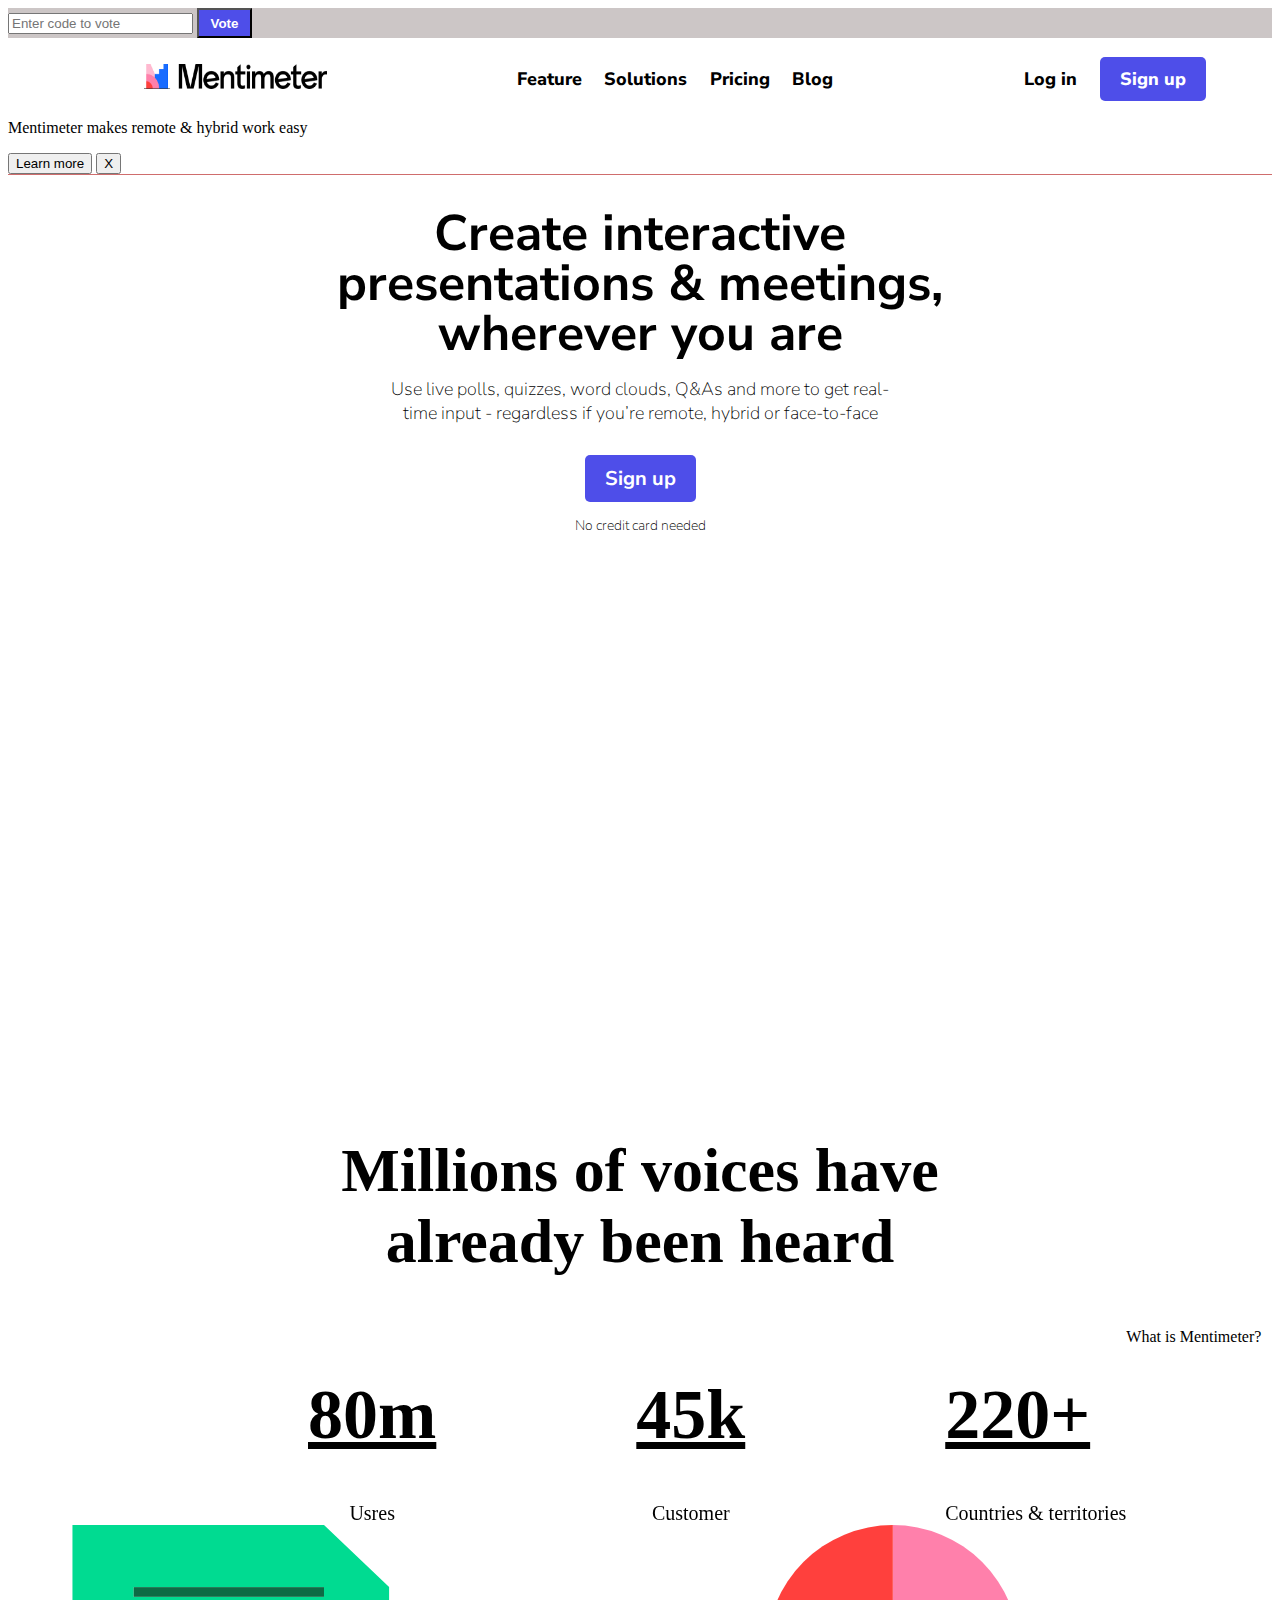
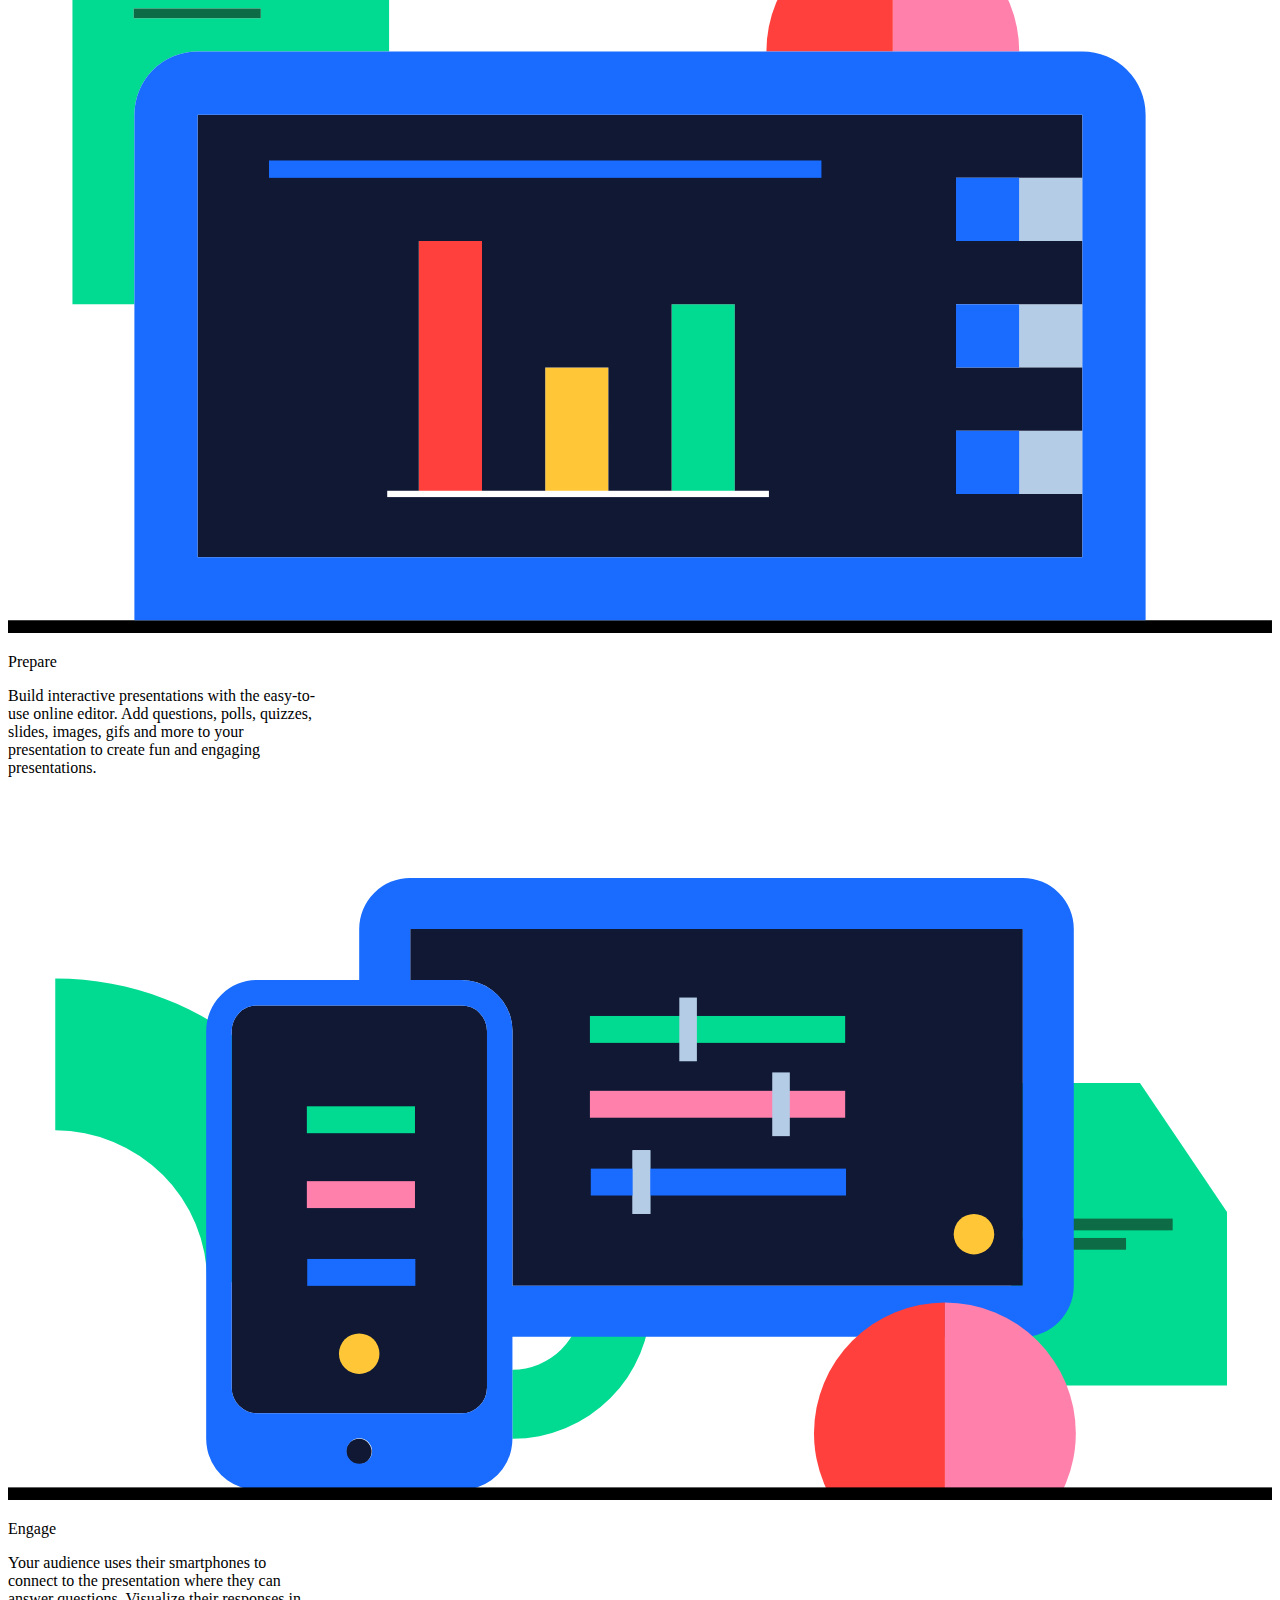
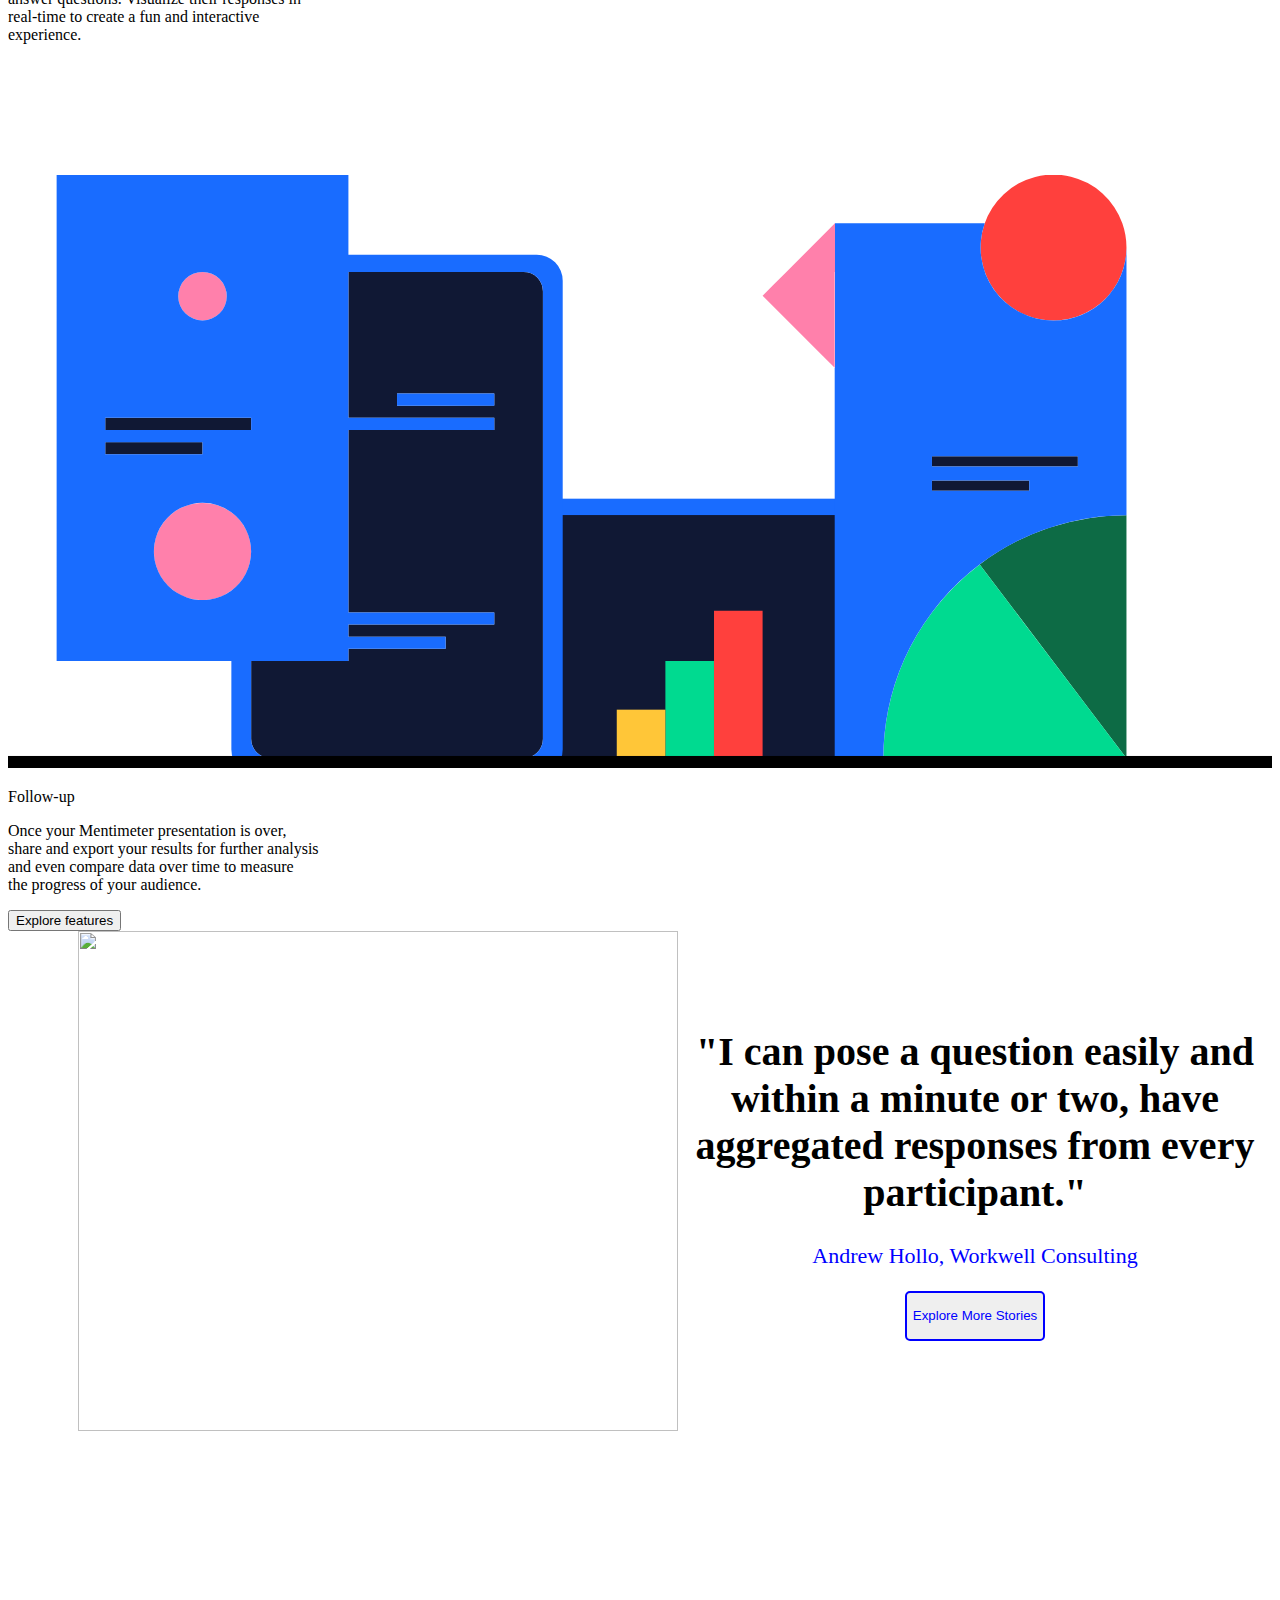
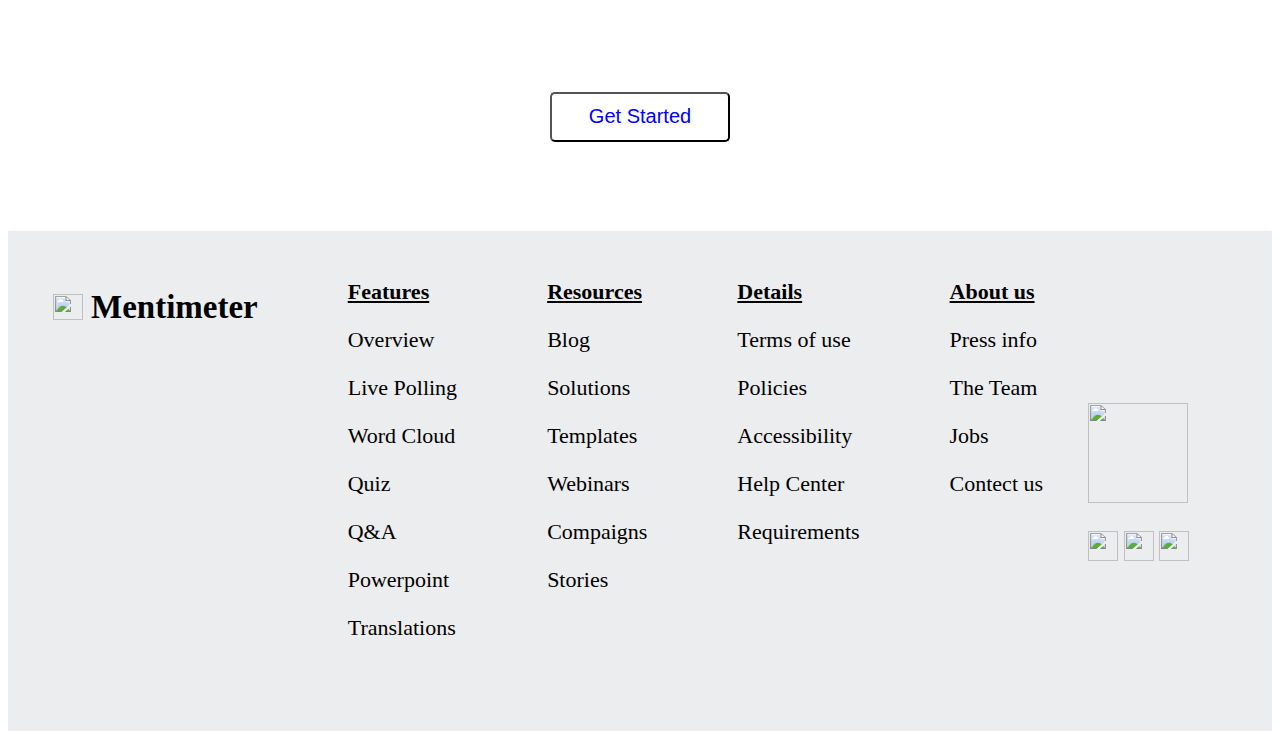
==== defult.html @ f3d13386 "defult file html" ====
<!DOCTYPE html>
    <html lang="en">
    <head>
        <meta charset="UTF-8">
        <meta name="viewport" content="width=device-width, initial-scale=1.0">
        <title>Top</title>

        
        <link rel="stylesheet" href="top.css">
        <link rel="stylesheet" href="common_top.css">
        <link rel="stylesheet" type="text/css" href="style.css">
            
        
        <link rel="stylesheet" href="https://fonts.googleapis.com/css2?family=Nunito+Sans:wght@300&display=swap" >
        <link href="https://fonts.googleapis.com/css2?family=Poppins&display=swap" rel="stylesheet">
    
    </head>

    <body>
        <nav>
            <div>

                <form>
                    <input id= "navInput" type="text" placeholder="Enter code to vote"/>
                    <button type="submit">Vote</button>
                </form>
                                
                <!-- <ul>
                    <li><input id= "navInput"type="text" placeholder="Enter code to vote"/></li>
                    <li id="voteButton">
                        <button>Vote</button>
                    </li>
                </ul> -->
            </div>
            <ul>
                <li>
                    <div>
                         <img src="[data-uri]"
                          alt ="Mentimeter Logo">
                    </div>
                    
                </li>
                <li>
                    <a href="features.html">Feature</a>
                </li>
                <li>
                    <a href="solution.html">Solutions</a>
                   
                </li>
                <li>
                    <a href="pricing.html">Pricing</a>
                </li>
                <li>
                    <a href="blog.html">Blog</a>
                    
                </li>
                <li>
                    <a href="login.html">Log in</a>
                    
                </li>
                <li>
                    <a href="sign.html">Sign up</a>
                 
                </li>

            </ul>

            <div id="buttonPink">
                <p>Mentimeter makes remote & hybrid work easy</p>
                <button id="learnMoreBox">Learn more</button>
                <button id="cross">X</button>
            </div>
            


        </nav>
        
        <section id="top1">

            <h1>Create interactive <br/> presentations & meetings, <br/>wherever you are</h1>
             
            <p>Use live polls, quizzes, word clouds, Q&As and more to get real- <br/>time input 
                - regardless if you’re remote, hybrid or face-to-face</p>
            
            <div><a href="sign.html">Sign up</a></div>
            <p>No credit card needed</p>

        </section>
        <section id="top2">
           
            <iframe src="https://player.vimeo.com/video/401017176" width="680" height="500" 
            frameborder="0" allow="fullscreen" allowfullscreen></iframe>
            
        </section>

        <section></section>

       <section id="bottum-box"> 
           <h2>Millions of voices have<br> already been heard</h2>
           <div id="bottum-inner">
                <div><h1>80m</h1><p>Usres</p></div>
                <div><h1>45k</h1><p>Customer</p></div>
                <div><h1>220+</h1><p>Countries & territories</p></div>
            </div>    

       </section>

        <section>
            <p>What is Mentimeter?</p>
            <div>
                <div>
                    <img src="[data-uri]"/>
                    <p>Prepare</p>
                    <p>Build interactive presentations with the easy-to-
                        <br/>use online editor. Add questions, polls, quizzes,
                        <br/> slides, images, gifs and more to your 
                        <br/>presentation to create fun and engaging 
                        <br/>presentations.</p>
                </div>
                <div>
                    <img src="[data-uri]"/>
                    <p>Engage</p>
                    <p>Your audience uses their smartphones to
                        <br/> connect to the presentation where they can 
                        <br/>answer questions. Visualize their responses in
                        <br/> real-time to create a fun and interactive
                        <br/> experience.</p>
                </div>
                <div>
                    <img src="[data-uri]" />
                    <p>Follow-up</p>
                    <p>Once your Mentimeter presentation is over, 
                        <br/>share and export your results for further analysis 
                        <br/>and even compare data over time to measure 
                        <br/>the progress of your audience.</p>
                
                </div>

            </div>
                <!-- <a href="feature.html">Feature</a> -->
                <button href="feature.html" >Explore features</button>

        </section>

        <section>
            <div id="bottum-img"><img src="https://static.mentimeter.com/content-web/prod/_next/static/images/andrew-hollo-0945db78aec2febf69d18b614a67fe32.png"/></div>
            <div id="bottum-con">
                <h1>"I can pose a question easily and within a minute or two, have aggregated responses from every participant."</h1>
                <p>Andrew Hollo, Workwell Consulting</p>
                <button>Explore More Stories</button>
            </div>
            <div id="buttum-text">
                <h2>Impress with interactive<br> presentations</h2>
                <button>Get Started</button>
            </div>
            <div id="bottum-footer">
                <div id="bottum-wenti">
                    <img src="C:\mentimeter\image\img.jpg"/>
                    <h2>Mentimeter</h2></div>
                <div id="bottum-features">
                    <h2>Features</h2>
                    <p><a href="#">Overview</a></p>
                    <p><a href="#">Live Polling</a></p>
                    <p><a href="#">Word Cloud</a></p>
                    <p><a href="#">Quiz</a></p>
                    <p><a href="#">Q&A</a></p> 
                    <p><a href="#">Powerpoint</a></p>
                    <p><a href="#">Translations</a></p>
                </div>
                <div id="bottum-resources">
                    <h2>Resources</h2>
                    <p><a href="#">Blog</a></p>
                    <p><a href="#">Solutions</a></p>
                    <p><a href="#">Templates</a></p>
                    <p><a href="#">Webinars</a></p>
                    <p><a href="#">Compaigns</a></p> 
                    <p><a href="#">Stories</a></p>
                </div>
                <div id="bottum-details">
                    <h2>Details</h2>
                    <p><a href="#">Terms of use</a></p>
                    <p><a href="#">Policies</a></p>
                    <p><a href="#">Accessibility</a></p>
                    <p><a href="#">Help Center</a></p>
                    <p><a href="#">Requirements</a></p>
                </div>
                <div id="bottum-about">
                    <h2>About us</h2>
                    <p><a href="#">Press info</a></p>
                    <p><a href="#">The Team</a></p>
                    <p><a href="#">Jobs</a></p>
                    <p><a href="#">Contect us</a></p>
                </div>
                <div id="bottum-face">
                    <div id="bottum-icon"> 
                        <p><img src="C:\mentimeter\image\icon.png"/><br></p>
                        <a href="#"><img src="http://icons.iconarchive.com/icons/paomedia/small-n-flat/1024/social-facebook-icon.png"/></a>
                        <a href="#"><img src="https://niftylift.com.au/wp-content/uploads/2018/05/2000px-Linkedin_icon.svg_.png"/></a>
                        <a href="#"><img src="https://cdn.imgbin.com/13/10/3/imgbin-logo-university-of-delaware-computer-icons-qr-codes-aQdb5fc7EvjiXWNiNQ8gWdxgy.jpg"/></a>
                    </div>
                </div>
            </div>
            </section>




        <script src="top.js"></script>
        
    </body>
</html>
---- top.css ----
nav>div:nth-of-type(1){
    background-color: rgb(204, 198, 198);
}
nav>div:nth-of-type(1)>ul{
    display: flex;
    align-items: center;
    /* border: 1px solid black; */
    padding: 1%;
}
nav>div:nth-of-type(1)>ul>li{
    list-style: none;
}
nav>div:nth-of-type(1)>ul>li:nth-of-type(1){
    margin: 0% 1% 0% 22%;
    flex-grow: 0.55;
}
nav>div:nth-of-type(1)>ul>li:nth-of-type(1)>input{
    border: 1px solid gray;
    width: 100%;
    height:20px;
    padding: 0.5%;
    
}
nav>div:nth-of-type(1) button{     
    background-color: rgb(78, 78, 233);
    color: white;
    font-weight: bold;
    height: 30px;
    width: 55px;
    padding: 5px;  
}


section:first-of-type{
    /* background-color: pink; */
    /* height: 100vh; */
    width: fit-content;
    text-align: center;
    margin: 0px auto;
    font-family: 'Nunito Sans', sans-serif;
    
}
section:first-of-type>h1{
    font-size: 50px;
    font-weight: bolder;
    line-height: 1;
    margin-bottom: 0%;
}
section:first-of-type>p:nth-of-type(1){
    font-size: 18px;
    font-weight: lighter;
}
section:first-of-type>div{
    background-color: rgb(78, 78, 233);
    color: white;
    padding: 10px 20px;
    border-radius: 5px;
    width: fit-content;
    margin: 30px auto 0px;
    text-decoration: none;
}
section:first-of-type>div>a{
    color: white;
    font-weight: bold;
    font-size: 20px;
    /* margin: 10px auto; */
    text-decoration: none;
}
section:first-of-type>p:nth-of-type(2){
    font-size: 14px;
    font-weight: lighter;
}
/* section:nth-of-type(2){
    display: flex;
    align-items: center;
} */

section:nth-of-type(2){
    background-image: url("https://static.mentimeter.com/content-web/prod/_next/static/images/graphic-elements-80a20296700ff9238bbdd10f5fad37c5.png");
    height: 337px;
    width: 75%;
    /* border: 1px solid black;  */
    background-size: 1200px;
    margin: 10% 10%;
    position: absolute;
    top:80%;
    left: 0;   
}


section:nth-of-type(2)>iframe{
    position: relative;
    top: -20%;
    left:23%;

}
section:nth-of-type(4){
    margin-top:350px ;
}
/* testing part */
#bottum-box{
    position: relative;
    text-align: center;
    margin-top: 600px;
}
#bottum-box>div>div>h1{
    position: relative;
    font-size: 70px;
    float: left;
    text-decoration: underline;
}
#bottum-box>div>div>p{
    font-size: 20px;
    margin: 0;
}
#bottum-box>h2{
    position: relative;
    font-size: 62px;
}
#bottum-box>div>div{
    float: left;
    margin-left: 200px;
}
#bottum-inner{
    margin-left:100px ;
}
#bottum-section{
    position: relative;
    text-align: center;
    margin-top: 20px ;
}
---- common_top.css ----
.topSpace{
    height: 5vh;
}
nav{
    /* position:fixed; */
    width: 100%;
    top: 0;
    left: 0;
    /* z-index:100 ; */
    background-color: white;
    border-bottom: 1px solid rgb(207, 109, 109);
    /* testll */
  

}

nav>ul>li:nth-of-type(1){
    width: 18%;

}
nav>ul>li{
    list-style: none;
    /* border: 1px solid red; */
    /* background-color: yellow; */
    
} 
 nav>ul{
    display: flex;
    align-items: center;
    /* border: 1px solid black; */
    padding: 0% 1% 0% 10%;
}

nav>ul>li>div>img{
    height: 25px;
    width:90%;
    padding: 10px;
}

nav>ul>li:nth-child(2), nav>ul>li:nth-child(6){
    /* background-color: yellow; */
    margin: 0% 1% 0% 16%;
    
}
nav>ul>li:nth-of-type(3), nav>ul>li:nth-of-type(4), nav>ul>li:nth-of-type(5), nav>ul>li:nth-of-type(7){
    margin: 0% 1%;
}

nav>ul>li>a{
    text-decoration: none;
    font-size: 18px;
    color: black;
    font-weight: 800;
    font-family: 'Nunito Sans', sans-serif;
}
nav>ul>li>a:hover{
    color: blue;
}
nav>ul>li:last-of-type>a{
    background-color: rgb(78, 78, 233);
    color: white;
    padding: 10px 20px;
    border-radius: 5px;
}
nav>ul>li:last-of-type>a:hover{
    background-color: darkblue;
}
---- style.css ----
#bottum-img{
    float: left;
    height: 400px;
}
#bottum-img>img{
    height: 500px;
    width: 600px;
    margin-left: 70px;
}
#bottum-con{
    height: 500px;
    text-align: center;
    padding-top: 70px;
}
#bottum-con>h1,#buttum-text>h2{
    font-size: 40px;
}
#bottum-con>p{
    color: blue;
    font-size: 22px;
}
#bottum-con>button{
    border: 2px solid blue;
    color:blue;
    height: 50px;
    border-radius: 5px;
}
#bottum-con>button:hover{
    background-color: blue;
    color: white;
}
#buttum-text{
    text-align: center;   
    color: white;
    background-image: url(https://static.mentimeter.com/static/images/menti-pattern.png);
    padding-top: 30px;
    height: 300px;
}
#buttum-text>button{
    height: 50px;
    width: 180px;
    background-color: white;
    color: blue;
    font-size: 20px;
    border-radius: 5px;
}
#buttum-text>button:hover{
    background-color: gray;
}
#bottum-footer{
    height: 500px;
    width: 100%;
    font-size: 22px;
    background-color: rgb(236, 237, 239);
}
#bottum-wenti,#bottum-features,#bottum-resources,#bottum-details,#bottum-about{
    float: left;
    margin:30px 45px;
}
#bottum-features>p>a,#bottum-resources>p>a,#bottum-details>p>a,#bottum-about>p>a{
    text-decoration: none;
    color: black;
}
#bottum-features>p>a:hover,#bottum-resources>p>a:hover,#bottum-details>p>a:hover,#bottum-about>p>a:hover{
    color: gray;
    text-decoration: underline;
}
#bottum-features>h2,#bottum-resources>h2,#bottum-details>h2,#bottum-about>h2{
    text-decoration: underline;
    font-size: 22px;
}
#bottum-wenti>img{
    float: left;
    width: 30px;
    height: 26px;
    padding-top: 33px;
    padding-right: 8px;
}
#bottum-wenti>h2{
    float: left;
}
#bottum-icon{
    padding-top: 150px;
}
#bottum-icon>a>img{
    height: 30px;
    width: 30px;
}
#bottum-icon>p>img{
    height: 100px;
    width: 100px;
}
#bottum-mid{
    text-align: center;
}
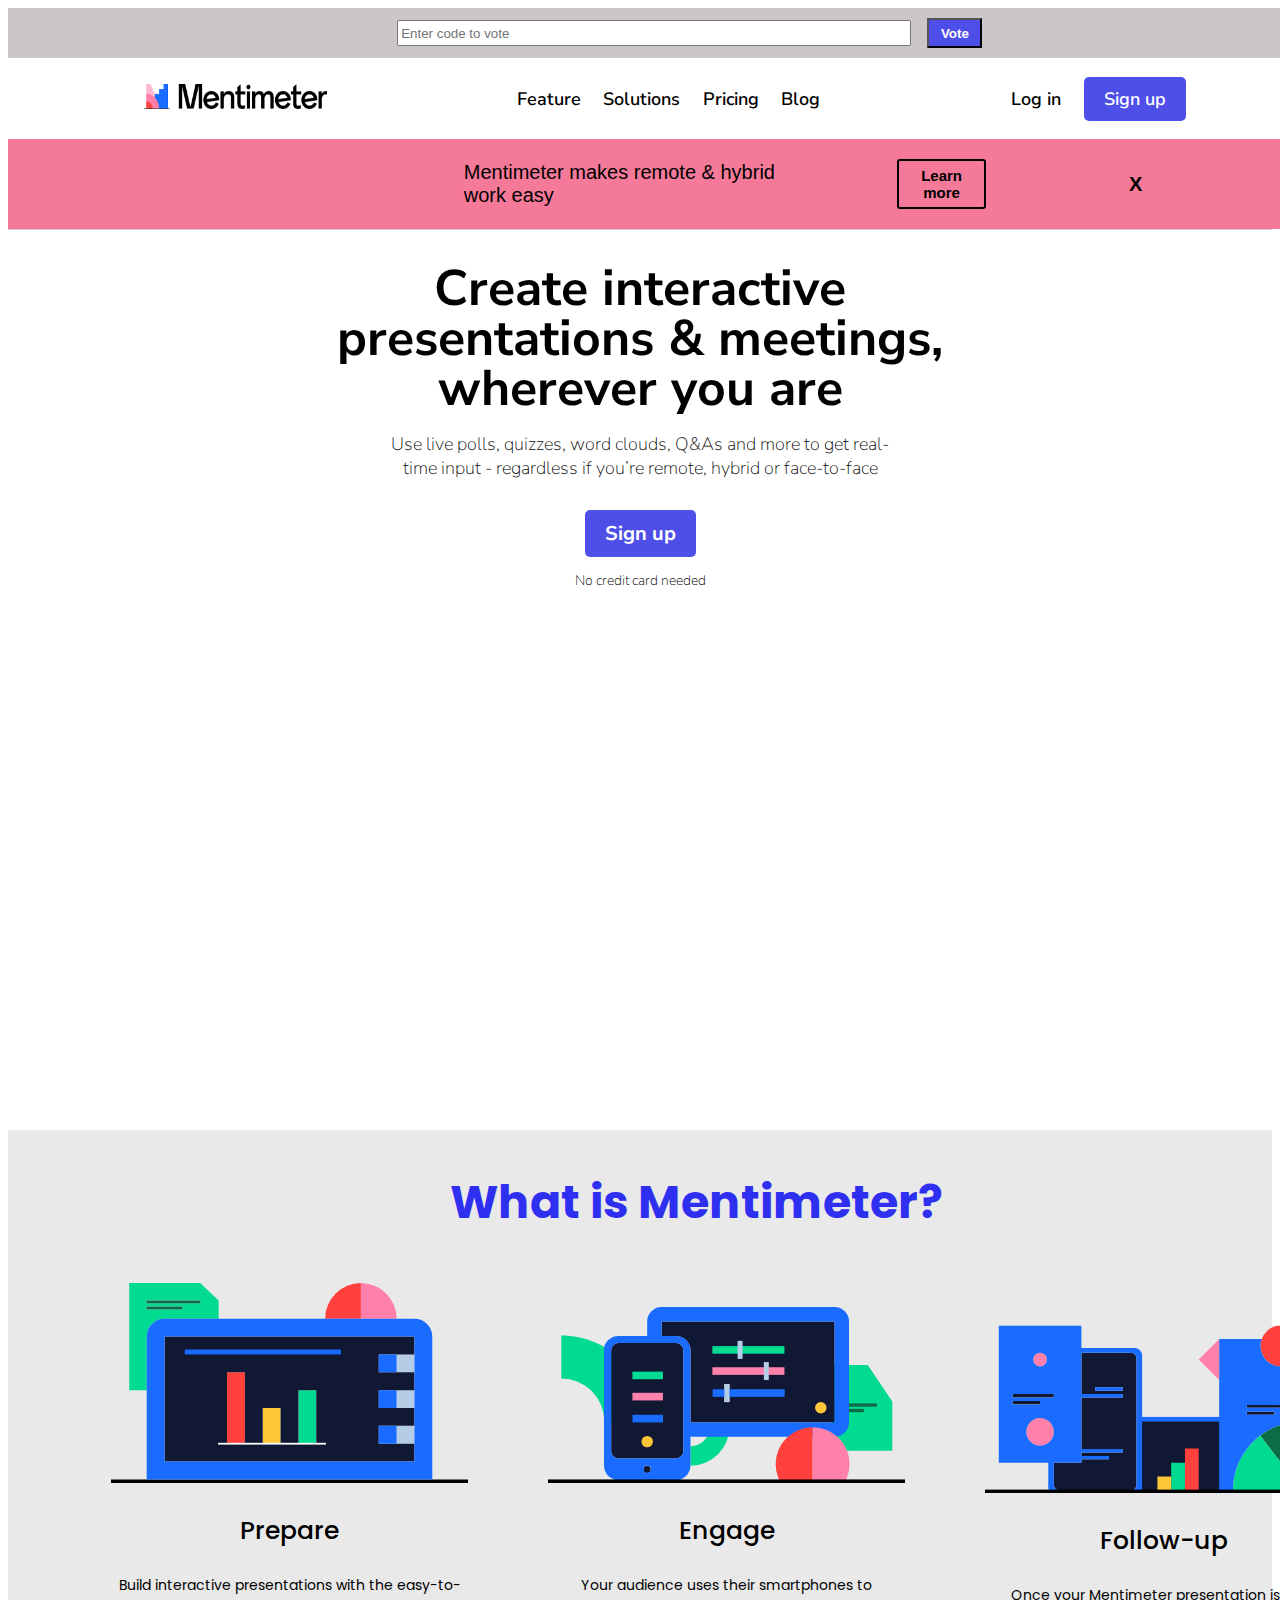
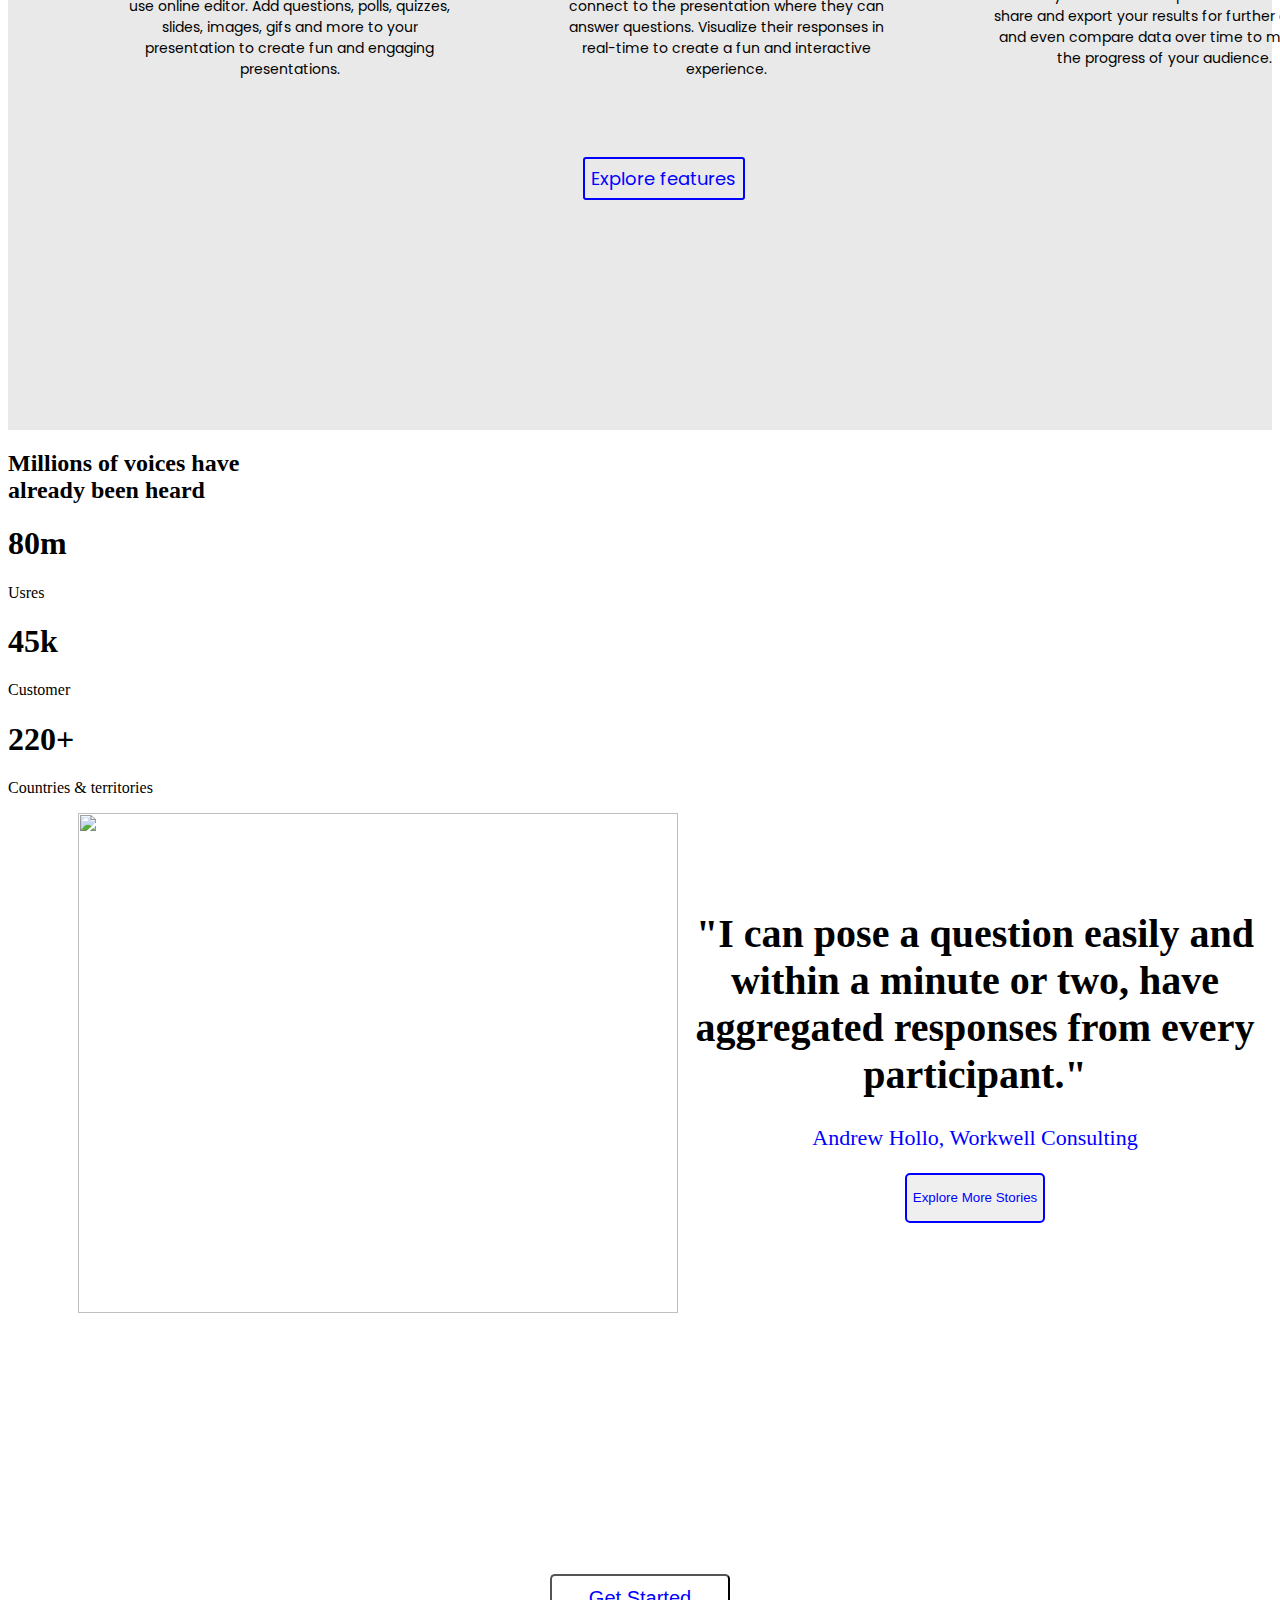
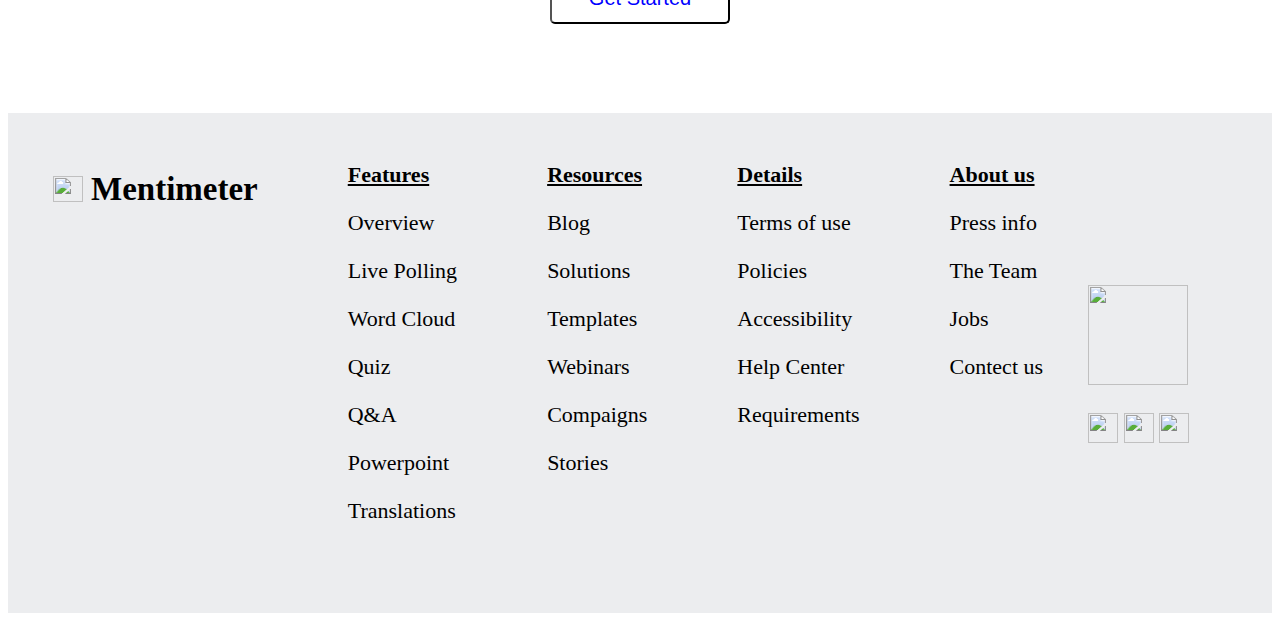
==== commit 815b5d44: "new update file html" ====
--- a/defult.html
+++ b/defult.html
@@ -3,14 +3,12 @@
     <head>
         <meta charset="UTF-8">
         <meta name="viewport" content="width=device-width, initial-scale=1.0">
-        <title>Top</title>
+        <title>Maian Page</title>
 
         
         <link rel="stylesheet" href="top.css">
         <link rel="stylesheet" href="common_top.css">
         <link rel="stylesheet" type="text/css" href="style.css">
-            
-        
         <link rel="stylesheet" href="https://fonts.googleapis.com/css2?family=Nunito+Sans:wght@300&display=swap" >
         <link href="https://fonts.googleapis.com/css2?family=Poppins&display=swap" rel="stylesheet">
     
@@ -41,7 +39,7 @@
                     
                 </li>
                 <li>
-                    <a href="features.html">Feature</a>
+                    <a href="feature.html">Feature</a>
                 </li>
                 <li>
                     <a href="solution.html">Solutions</a>
@@ -63,15 +61,13 @@
                  
                 </li>
 
-            </ul>
-
+
+            </ul> 
             <div id="buttonPink">
                 <p>Mentimeter makes remote & hybrid work easy</p>
                 <button id="learnMoreBox">Learn more</button>
                 <button id="cross">X</button>
             </div>
-            
-
 
         </nav>
         
@@ -94,17 +90,6 @@
         </section>
 
         <section></section>
-
-       <section id="bottum-box"> 
-           <h2>Millions of voices have<br> already been heard</h2>
-           <div id="bottum-inner">
-                <div><h1>80m</h1><p>Usres</p></div>
-                <div><h1>45k</h1><p>Customer</p></div>
-                <div><h1>220+</h1><p>Countries & territories</p></div>
-            </div>    
-
-       </section>
-
         <section>
             <p>What is Mentimeter?</p>
             <div>
@@ -141,6 +126,15 @@
                 <button href="feature.html" >Explore features</button>
 
         </section>
+       <section id="bottum-box"> 
+           <h2>Millions of voices have<br> already been heard</h2>
+           <div id="bottum-inner">
+                <div><h1>80m</h1><p>Usres</p></div>
+                <div><h1>45k</h1><p>Customer</p></div>
+                <div><h1>220+</h1><p>Countries & territories</p></div>
+            </div>    
+
+       </section>
 
         <section>
             <div id="bottum-img"><img src="https://static.mentimeter.com/content-web/prod/_next/static/images/andrew-hollo-0945db78aec2febf69d18b614a67fe32.png"/></div>
--- a/top.css
+++ b/top.css
@@ -1,33 +1,77 @@
 nav>div:nth-of-type(1){
     background-color: rgb(204, 198, 198);
-}
-nav>div:nth-of-type(1)>ul{
-    display: flex;
-    align-items: center;
+    padding: 10px; 
+    width: 100%; 
+}
+/* nav>div:nth-of-type(1)>ul{
+    display: flex;
+    align-items: center; */
     /* border: 1px solid black; */
-    padding: 1%;
-}
-nav>div:nth-of-type(1)>ul>li{
+    /* padding: 1%;
+} */
+/* nav>div:nth-of-type(1)>ul>li{
     list-style: none;
-}
-nav>div:nth-of-type(1)>ul>li:nth-of-type(1){
+} */
+/* nav>div:nth-of-type(1)>ul>li:nth-of-type(1){
     margin: 0% 1% 0% 22%;
     flex-grow: 0.55;
-}
-nav>div:nth-of-type(1)>ul>li:nth-of-type(1)>input{
+} */
+/* nav>div:nth-of-type(1)>ul>li:nth-of-type(1)>input{
     border: 1px solid gray;
     width: 100%;
     height:20px;
     padding: 0.5%;
     
-}
-nav>div:nth-of-type(1) button{     
+} */
+nav>div:nth-of-type(1) input{
+    margin: 0% 1% 0% 30%;
+    width: 40%;
+    height: 20px;
+
+}
+nav>div:nth-of-type(1)>form>button{     
     background-color: rgb(78, 78, 233);
     color: white;
     font-weight: bold;
     height: 30px;
     width: 55px;
     padding: 5px;  
+}
+
+#buttonPink{
+    display: flex;
+    align-items: center;
+    background-color: rgb(245, 122, 153);
+    width: 98.5%;
+    font-size: 20px;
+    padding: 20px;
+    border-style:none;
+    font-family: sans-serif;
+} 
+#buttonPink>p{
+    margin: 0% 5% 0% 35%;
+    /* font-weight: bold; */
+
+} 
+
+#learnMoreBox, #cross{
+    border: 2px solid black;
+    padding: 0.5%;
+    margin: 0% 10% 0% 1%;
+    font-size: 15px;
+    border-radius: 3px ;
+    background-color: rgb(245, 122, 153);
+    font-weight: bold;
+
+}
+
+#cross{
+    padding: 0.5%;
+    font-size: 20px;
+    font-weight: bold;
+    border-style: none;
+    text-align: left;
+
 }
 
 
@@ -78,10 +122,11 @@
 section:nth-of-type(2){
     background-image: url("https://static.mentimeter.com/content-web/prod/_next/static/images/graphic-elements-80a20296700ff9238bbdd10f5fad37c5.png");
     height: 337px;
-    width: 75%;
+    width: 100%;
+    background-repeat: no-repeat ;
     /* border: 1px solid black;  */
     background-size: 1200px;
-    margin: 10% 10%;
+    margin: 5% 10%;
     position: absolute;
     top:80%;
     left: 0;   
@@ -91,41 +136,78 @@
 section:nth-of-type(2)>iframe{
     position: relative;
     top: -20%;
-    left:23%;
-
-}
+    left:18%;
+
+}
+
+
+section:nth-of-type(3){
+    /* background-color: rgb(226, 156, 156); */
+    height: 50vh;
+    width: 100%;
+}
+
 section:nth-of-type(4){
-    margin-top:350px ;
-}
-/* testing part */
-#bottum-box{
-    position: relative;
+    background-color: rgb(233, 233, 233);
+    height: 100vh;
+    width: 100%;
+    margin-top: 6%; 
+}
+section:nth-of-type(4)>p{
+    color: rgb(47, 47, 241);
+    padding:3%;
+    padding-bottom: 0;
+    font-size: 46px;
+    font-weight: bold;
+    font-family:'Poppins', sans-serif; 
+    margin-left: 32%;
+    
+}
+
+section:nth-of-type(4)>div:nth-of-type(1){
+    display: flex;
+    align-items: center;
+    margin: 0% 5%;
+    /* border: 1px solid black; */
+   
+}
+
+section:nth-of-type(4)>div:nth-of-type(1) div {
+    width: 100%;
+    /* border: 1px solid blue; */
+    margin:0px 40px;   
+}
+section:nth-of-type(4)>div:nth-of-type(1) div img{
+    height:200px;
+}
+section:nth-of-type(4)>div:nth-of-type(1) div p:nth-of-type(1){
+    font-size: 25px;
+    font-family:'Poppins', sans-serif; 
     text-align: center;
-    margin-top: 600px;
-}
-#bottum-box>div>div>h1{
-    position: relative;
-    font-size: 70px;
-    float: left;
-    text-decoration: underline;
-}
-#bottum-box>div>div>p{
-    font-size: 20px;
-    margin: 0;
-}
-#bottum-box>h2{
-    position: relative;
-    font-size: 62px;
-}
-#bottum-box>div>div{
-    float: left;
-    margin-left: 200px;
-}
-#bottum-inner{
-    margin-left:100px ;
-}
-#bottum-section{
-    position: relative;
+    font-weight: 500;
+
+}
+section:nth-of-type(4)>div:nth-of-type(1) div p:nth-of-type(2){
     text-align: center;
-    margin-top: 20px ;
-}+    font-family:'Poppins', sans-serif; 
+    font-size: 14px;
+
+}
+
+section:nth-of-type(4)>button{
+    border: 2px solid blue;
+    border-radius:3px ;
+    color: blue;
+    background-color: rgb(233, 233, 233);
+    font-size: large;
+    margin: 5%;
+    padding: 0.5%;
+    margin-left: 45.5%;
+    font-family:'Poppins', sans-serif; 
+
+}
+section:nth-of-type(4)>button:hover{
+    background-color: blue;
+    color: white;
+}
+
--- a/common_top.css
+++ b/common_top.css
@@ -8,10 +8,7 @@
     left: 0;
     /* z-index:100 ; */
     background-color: white;
-    border-bottom: 1px solid rgb(207, 109, 109);
-    /* testll */
-  
-
+    border-bottom: 1px solid rgb(206, 204, 204);
 }
 
 nav>ul>li:nth-of-type(1){
@@ -39,7 +36,7 @@
 
 nav>ul>li:nth-child(2), nav>ul>li:nth-child(6){
     /* background-color: yellow; */
-    margin: 0% 1% 0% 16%;
+    margin: 0% 1% 0% 16%; 
     
 }
 nav>ul>li:nth-of-type(3), nav>ul>li:nth-of-type(4), nav>ul>li:nth-of-type(5), nav>ul>li:nth-of-type(7){
@@ -50,18 +47,16 @@
     text-decoration: none;
     font-size: 18px;
     color: black;
-    font-weight: 800;
+    font-weight: 600;
     font-family: 'Nunito Sans', sans-serif;
 }
 nav>ul>li>a:hover{
     color: blue;
 }
+
 nav>ul>li:last-of-type>a{
     background-color: rgb(78, 78, 233);
     color: white;
     padding: 10px 20px;
     border-radius: 5px;
-}
-nav>ul>li:last-of-type>a:hover{
-    background-color: darkblue;
 }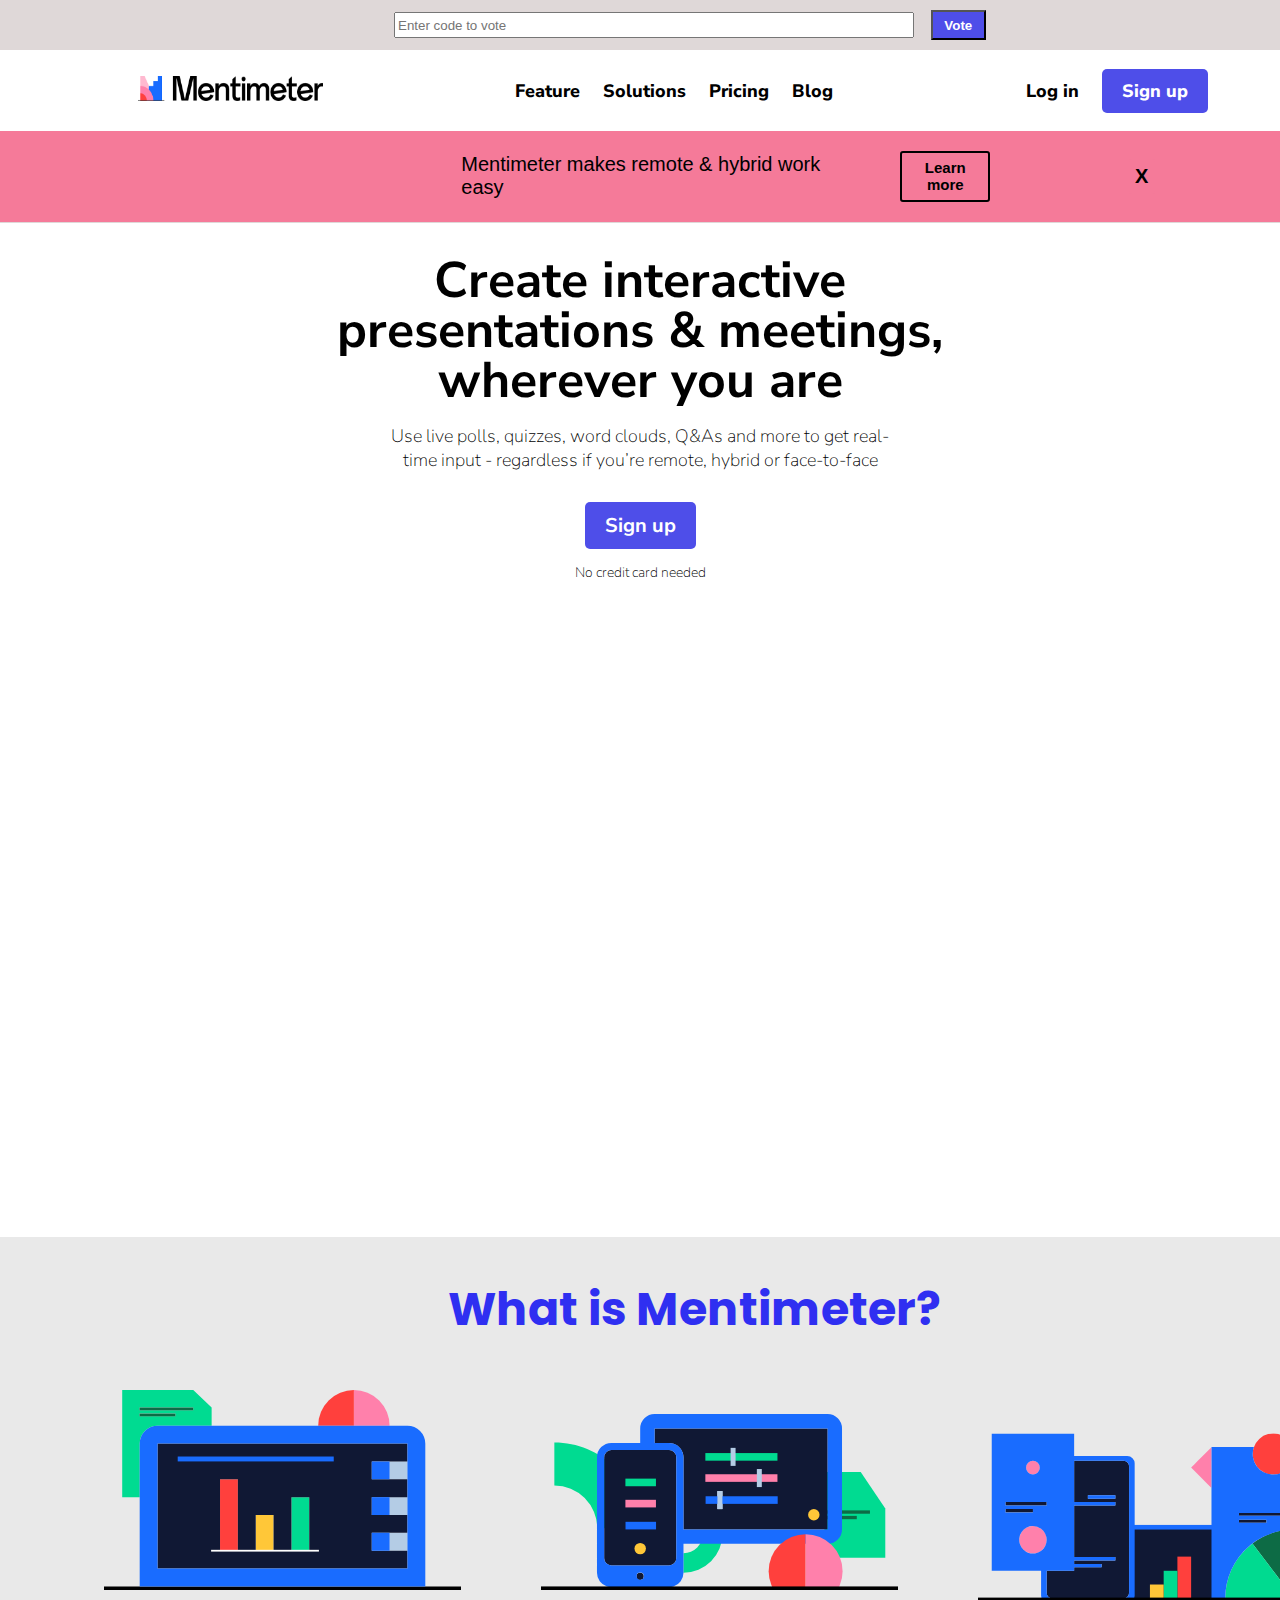
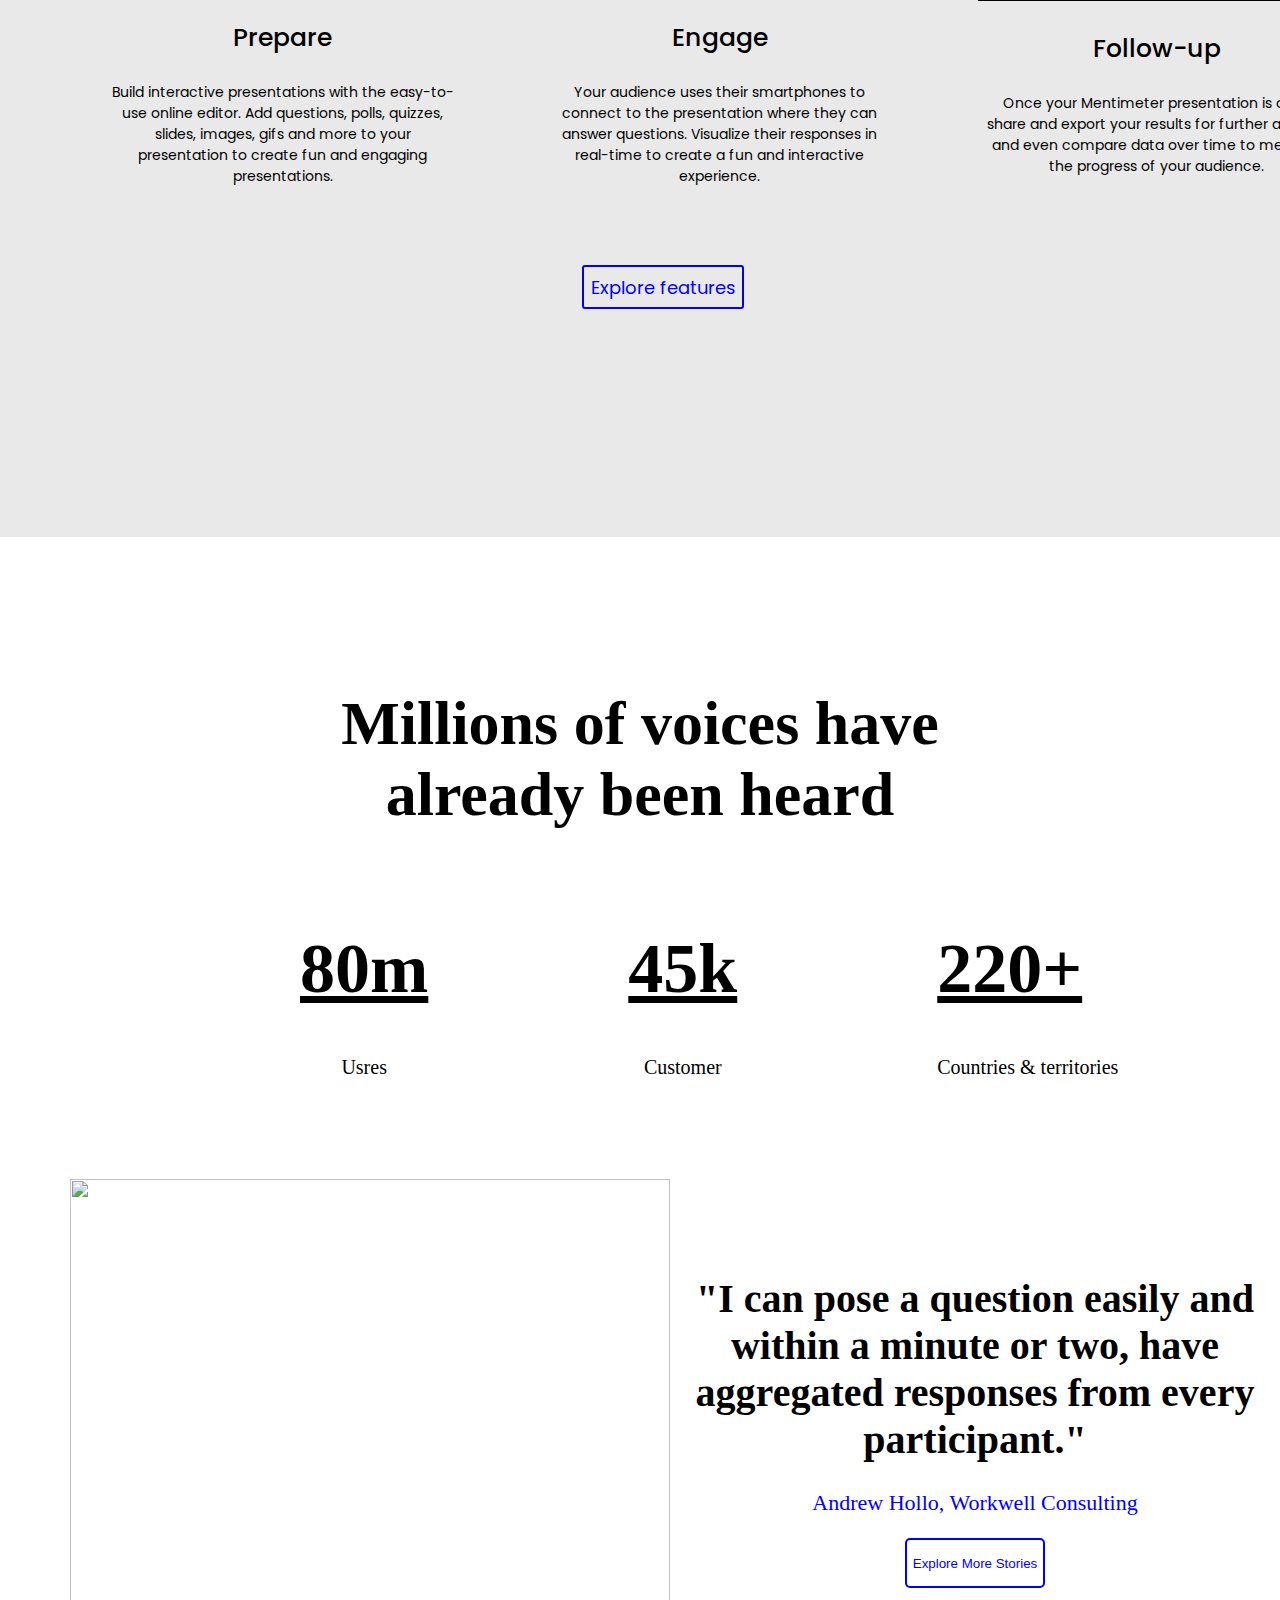
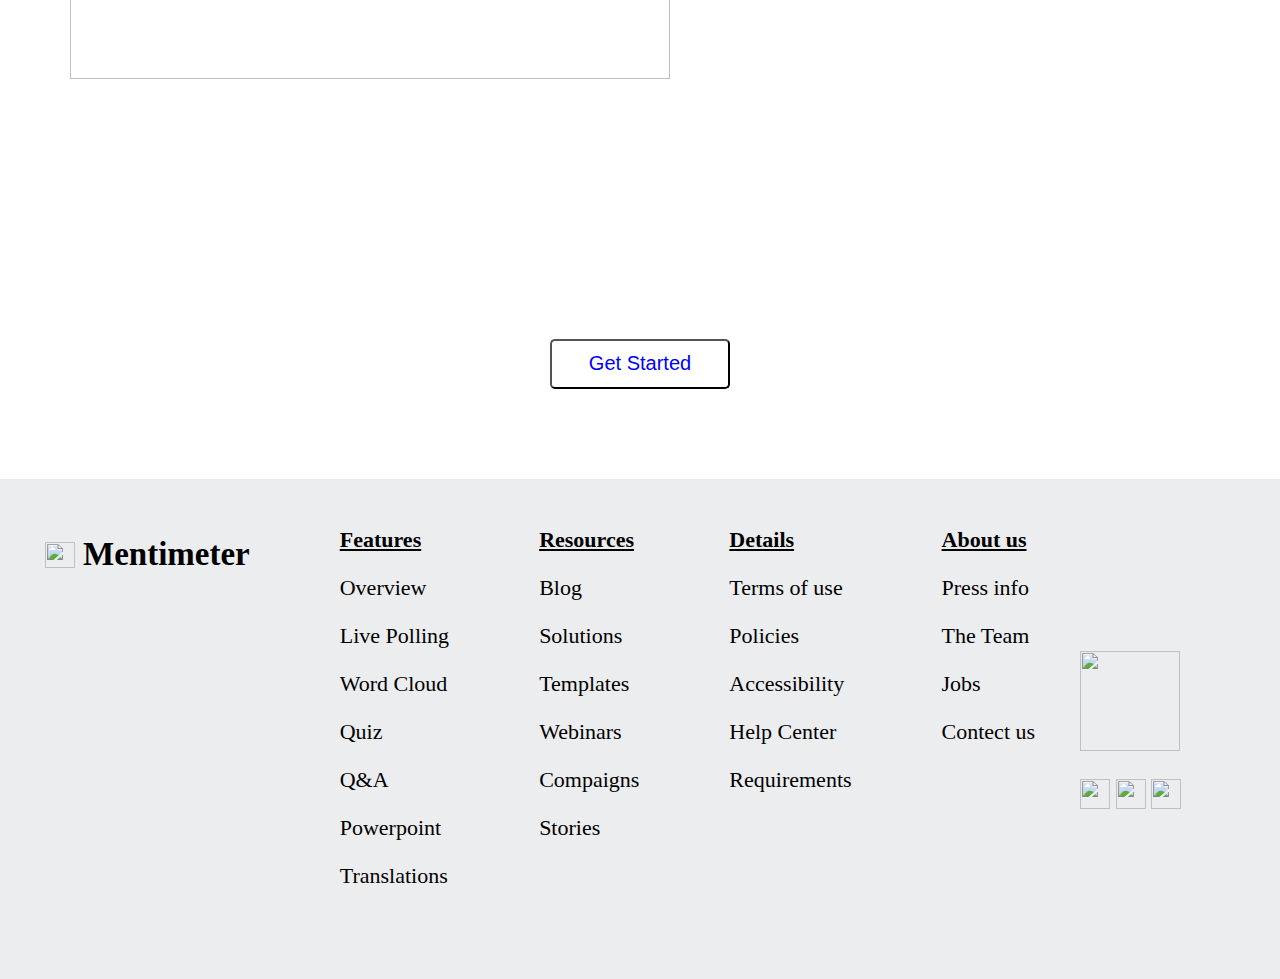
==== commit a3325f7c: "changes by gayathry 12:15" ====
--- a/defult.html
+++ b/defult.html
@@ -53,7 +53,7 @@
                     
                 </li>
                 <li>
-                    <a href="login.html">Log in</a>
+                    <a href="sign.html">Log in</a>
                     
                 </li>
                 <li>
@@ -122,8 +122,7 @@
                 </div>
 
             </div>
-                <!-- <a href="feature.html">Feature</a> -->
-                <button href="feature.html" >Explore features</button>
+                <a href="feature.html"><button>Explore features</button></a>               
 
         </section>
        <section id="bottum-box"> 
@@ -145,7 +144,7 @@
             </div>
             <div id="buttum-text">
                 <h2>Impress with interactive<br> presentations</h2>
-                <button>Get Started</button>
+                <a href="sign.html"><button>Get Started</button></a>
             </div>
             <div id="bottum-footer">
                 <div id="bottum-wenti">
--- a/top.css
+++ b/top.css
@@ -1,5 +1,5 @@
 nav>div:nth-of-type(1){
-    background-color: rgb(204, 198, 198);
+    background-color:  rgb(223, 216, 216);
     padding: 10px; 
     width: 100%; 
 }
@@ -51,7 +51,6 @@
 #buttonPink>p{
     margin: 0% 5% 0% 35%;
     /* font-weight: bold; */
-
 } 
 
 #learnMoreBox, #cross{
@@ -64,6 +63,10 @@
     font-weight: bold;
 
 }
+#learnMoreBox:hover{
+    background-color: black;
+    color: white;
+}
 
 #cross{
     padding: 0.5%;
@@ -71,7 +74,6 @@
     font-weight: bold;
     border-style: none;
     text-align: left;
-
 }
 
 
@@ -83,6 +85,9 @@
     margin: 0px auto;
     font-family: 'Nunito Sans', sans-serif;
     
+}
+#top1{
+    margin-bottom: 10%;
 }
 section:first-of-type>h1{
     font-size: 50px;
@@ -103,6 +108,10 @@
     margin: 30px auto 0px;
     text-decoration: none;
 }
+section:first-of-type>div:hover{
+    background-color: darkblue;
+}
+
 section:first-of-type>div>a{
     color: white;
     font-weight: bold;
@@ -126,7 +135,8 @@
     background-repeat: no-repeat ;
     /* border: 1px solid black;  */
     background-size: 1200px;
-    margin: 5% 10%;
+    margin: 10% 10%;
+    margin-top: 5%;
     position: absolute;
     top:80%;
     left: 0;   
@@ -194,7 +204,7 @@
 
 }
 
-section:nth-of-type(4)>button{
+section:nth-of-type(4)>a>button{
     border: 2px solid blue;
     border-radius:3px ;
     color: blue;
@@ -206,8 +216,42 @@
     font-family:'Poppins', sans-serif; 
 
 }
-section:nth-of-type(4)>button:hover{
+section:nth-of-type(4)>a>button:hover{
+    border: 3px solid rgb(165, 163, 163);
     background-color: blue;
     color: white;
-}
-
+
+}
+#bottum-box{
+    position: relative;
+    text-align: center;
+    margin-top: 100px;
+    margin-bottom: 100px;
+    display:grid;
+}
+#bottum-box>div>div>h1{
+    position: relative;
+    font-size: 70px;
+    float: left;
+    text-decoration: underline;
+}
+#bottum-box>div>div>p{
+    font-size: 20px;
+    margin: 0;
+}
+#bottum-box>h2{
+    position: relative;
+    font-size: 62px;
+}
+#bottum-box>div>div{
+    float: left;
+    margin-left: 200px;
+}
+#bottum-inner{
+    margin-left:100px ;
+}
+#bottum-section{
+    position: relative;
+    text-align: center;
+    margin-top: 20px ;
+}--- a/common_top.css
+++ b/common_top.css
@@ -1,3 +1,7 @@
+body{
+    margin: 0;
+    padding: 0;
+}
 .topSpace{
     height: 5vh;
 }
@@ -8,7 +12,10 @@
     left: 0;
     /* z-index:100 ; */
     background-color: white;
-    border-bottom: 1px solid rgb(206, 204, 204);
+    border-bottom: 1px solid rgb(223, 216, 216);
+    /* testll */
+  
+
 }
 
 nav>ul>li:nth-of-type(1){
@@ -36,7 +43,7 @@
 
 nav>ul>li:nth-child(2), nav>ul>li:nth-child(6){
     /* background-color: yellow; */
-    margin: 0% 1% 0% 16%; 
+    margin: 0% 1% 0% 16%;
     
 }
 nav>ul>li:nth-of-type(3), nav>ul>li:nth-of-type(4), nav>ul>li:nth-of-type(5), nav>ul>li:nth-of-type(7){
@@ -47,16 +54,18 @@
     text-decoration: none;
     font-size: 18px;
     color: black;
-    font-weight: 600;
+    font-weight: 800;
     font-family: 'Nunito Sans', sans-serif;
 }
 nav>ul>li>a:hover{
     color: blue;
 }
-
 nav>ul>li:last-of-type>a{
     background-color: rgb(78, 78, 233);
     color: white;
     padding: 10px 20px;
     border-radius: 5px;
+}
+nav>ul>li:last-of-type>a:hover{
+    background-color: darkblue;
 }--- a/style.css
+++ b/style.css
@@ -22,6 +22,7 @@
 #bottum-con>button{
     border: 2px solid blue;
     color:blue;
+    background-color: white;
     height: 50px;
     border-radius: 5px;
 }
@@ -36,7 +37,7 @@
     padding-top: 30px;
     height: 300px;
 }
-#buttum-text>button{
+#buttum-text>a>button{
     height: 50px;
     width: 180px;
     background-color: white;
@@ -45,7 +46,7 @@
     border-radius: 5px;
 }
 #buttum-text>button:hover{
-    background-color: gray;
+    background-color: rgb(209, 205, 205);
 }
 #bottum-footer{
     height: 500px;
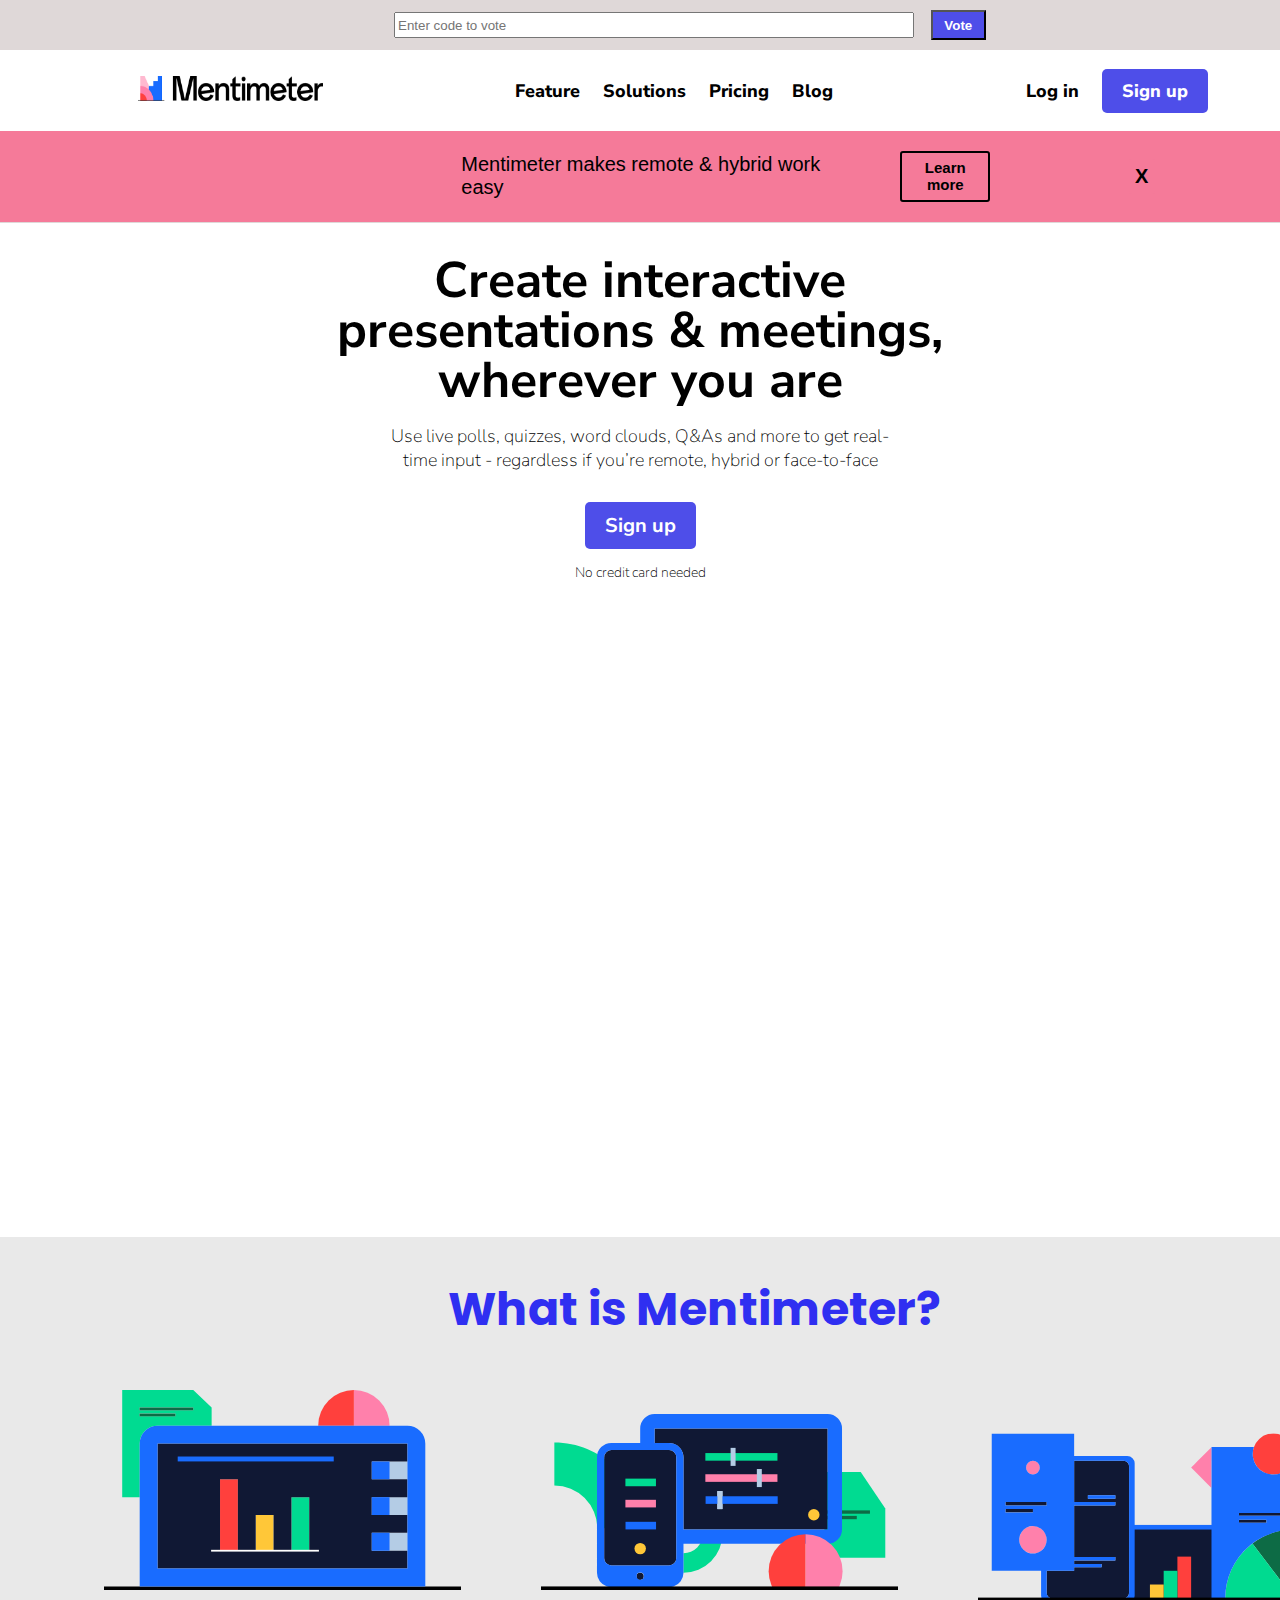
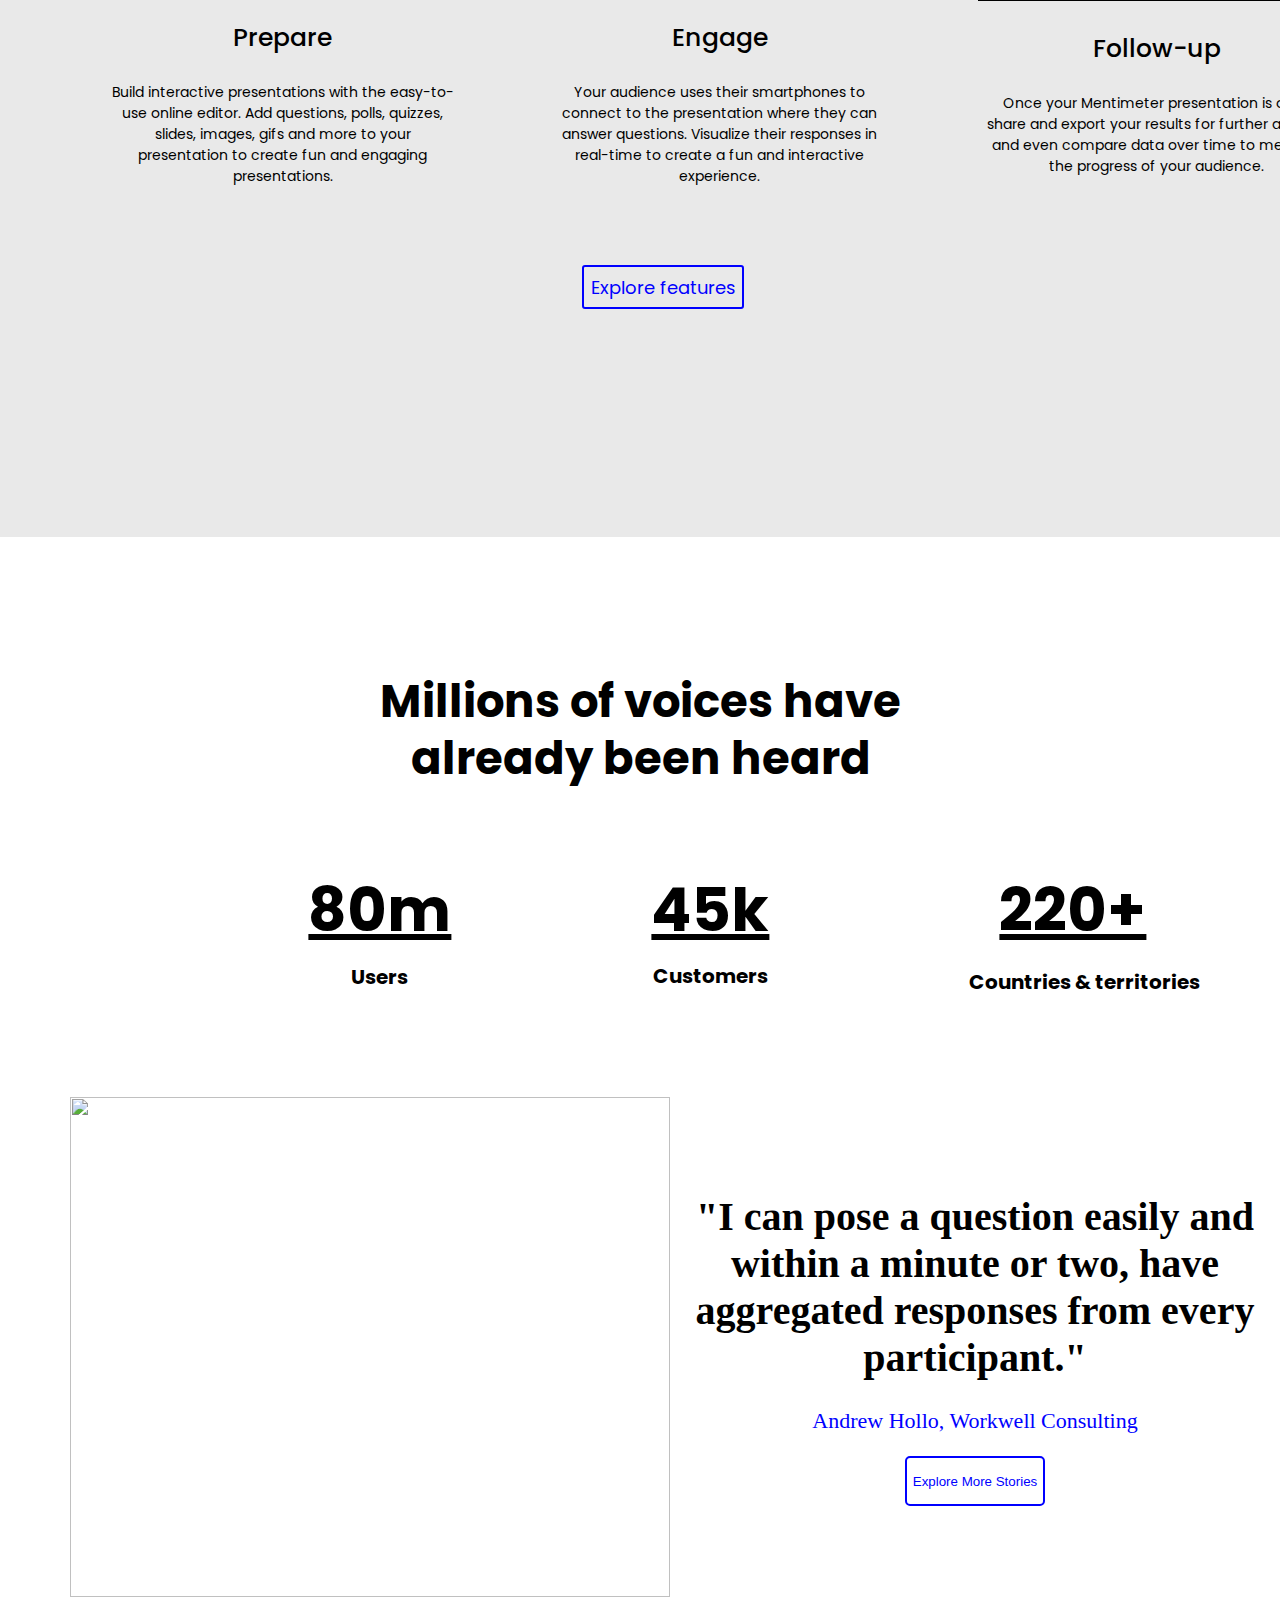
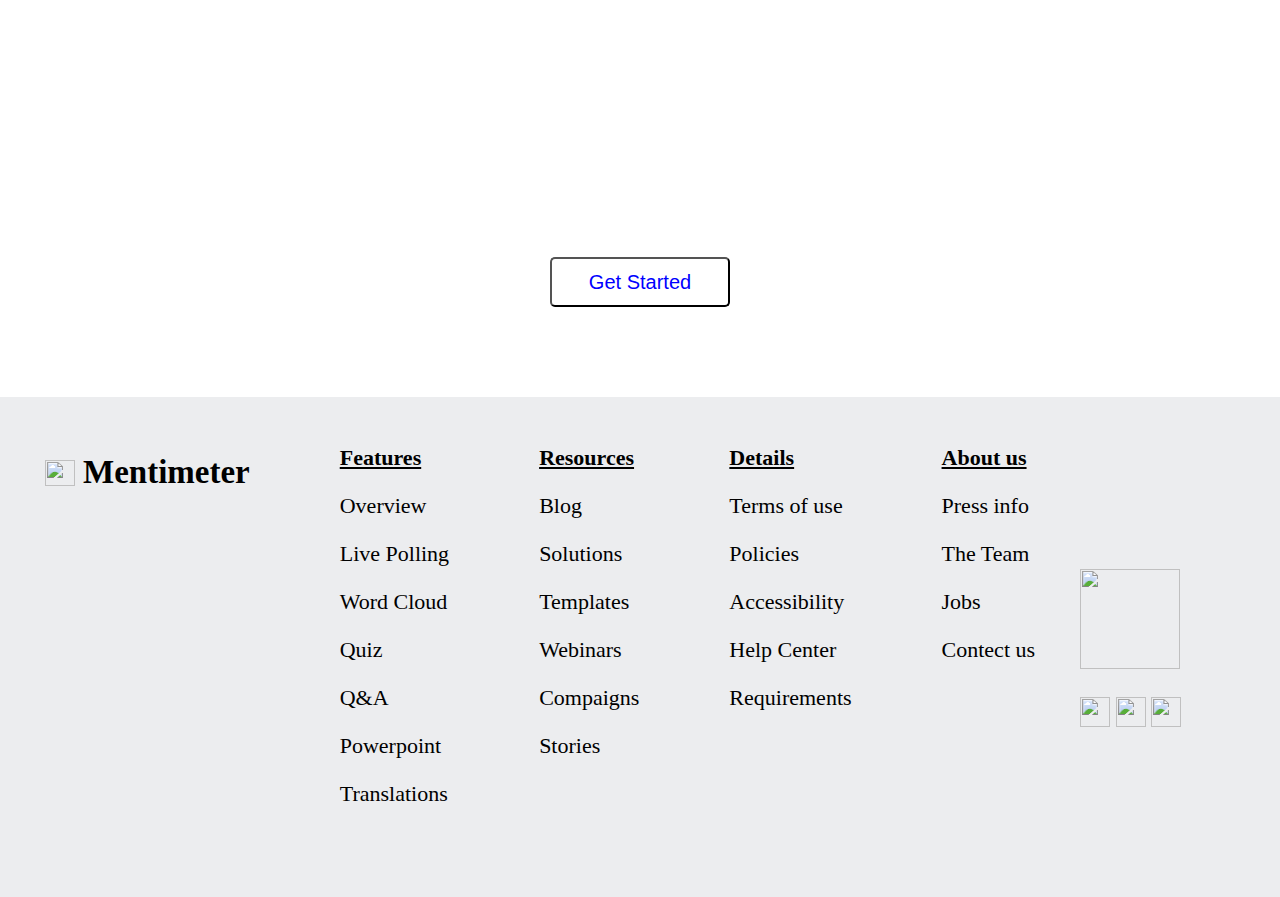
==== commit b5d36add: "changes by gayathry 18:15" ====
--- a/defult.html
+++ b/defult.html
@@ -3,7 +3,7 @@
     <head>
         <meta charset="UTF-8">
         <meta name="viewport" content="width=device-width, initial-scale=1.0">
-        <title>Maian Page</title>
+        <title>Main Page</title>
 
         
         <link rel="stylesheet" href="top.css">
@@ -53,7 +53,7 @@
                     
                 </li>
                 <li>
-                    <a href="sign.html">Log in</a>
+                    <a href="login.html">Log in</a>
                     
                 </li>
                 <li>
@@ -128,8 +128,8 @@
        <section id="bottum-box"> 
            <h2>Millions of voices have<br> already been heard</h2>
            <div id="bottum-inner">
-                <div><h1>80m</h1><p>Usres</p></div>
-                <div><h1>45k</h1><p>Customer</p></div>
+                <div><h1>80m</h1><p>Users</p></div>
+                <div><h1>45k</h1><p>Customers</p></div>
                 <div><h1>220+</h1><p>Countries & territories</p></div>
             </div>    
 
--- a/top.css
+++ b/top.css
@@ -227,28 +227,42 @@
     text-align: center;
     margin-top: 100px;
     margin-bottom: 100px;
+    margin-left: 3%;
     display:grid;
-}
+    font-family:'Poppins', sans-serif; 
+}
+
 #bottum-box>div>div>h1{
     position: relative;
-    font-size: 70px;
+    font-size: 60px;
     float: left;
     text-decoration: underline;
+    margin-bottom: 5%;
+
 }
 #bottum-box>div>div>p{
     font-size: 20px;
     margin: 0;
-}
+    font-weight: bold;
+}
+
 #bottum-box>h2{
     position: relative;
-    font-size: 62px;
+    font-size: 45px;
+    line-height: 1.5cm;
+    margin-right: 3%;
+
 }
 #bottum-box>div>div{
     float: left;
     margin-left: 200px;
 }
 #bottum-inner{
-    margin-left:100px ;
+    margin-left:70px ;
+
+}
+#bottum-inner>div:nth-of-type(3)>h1{
+    margin-left: 13%;
 }
 #bottum-section{
     position: relative;
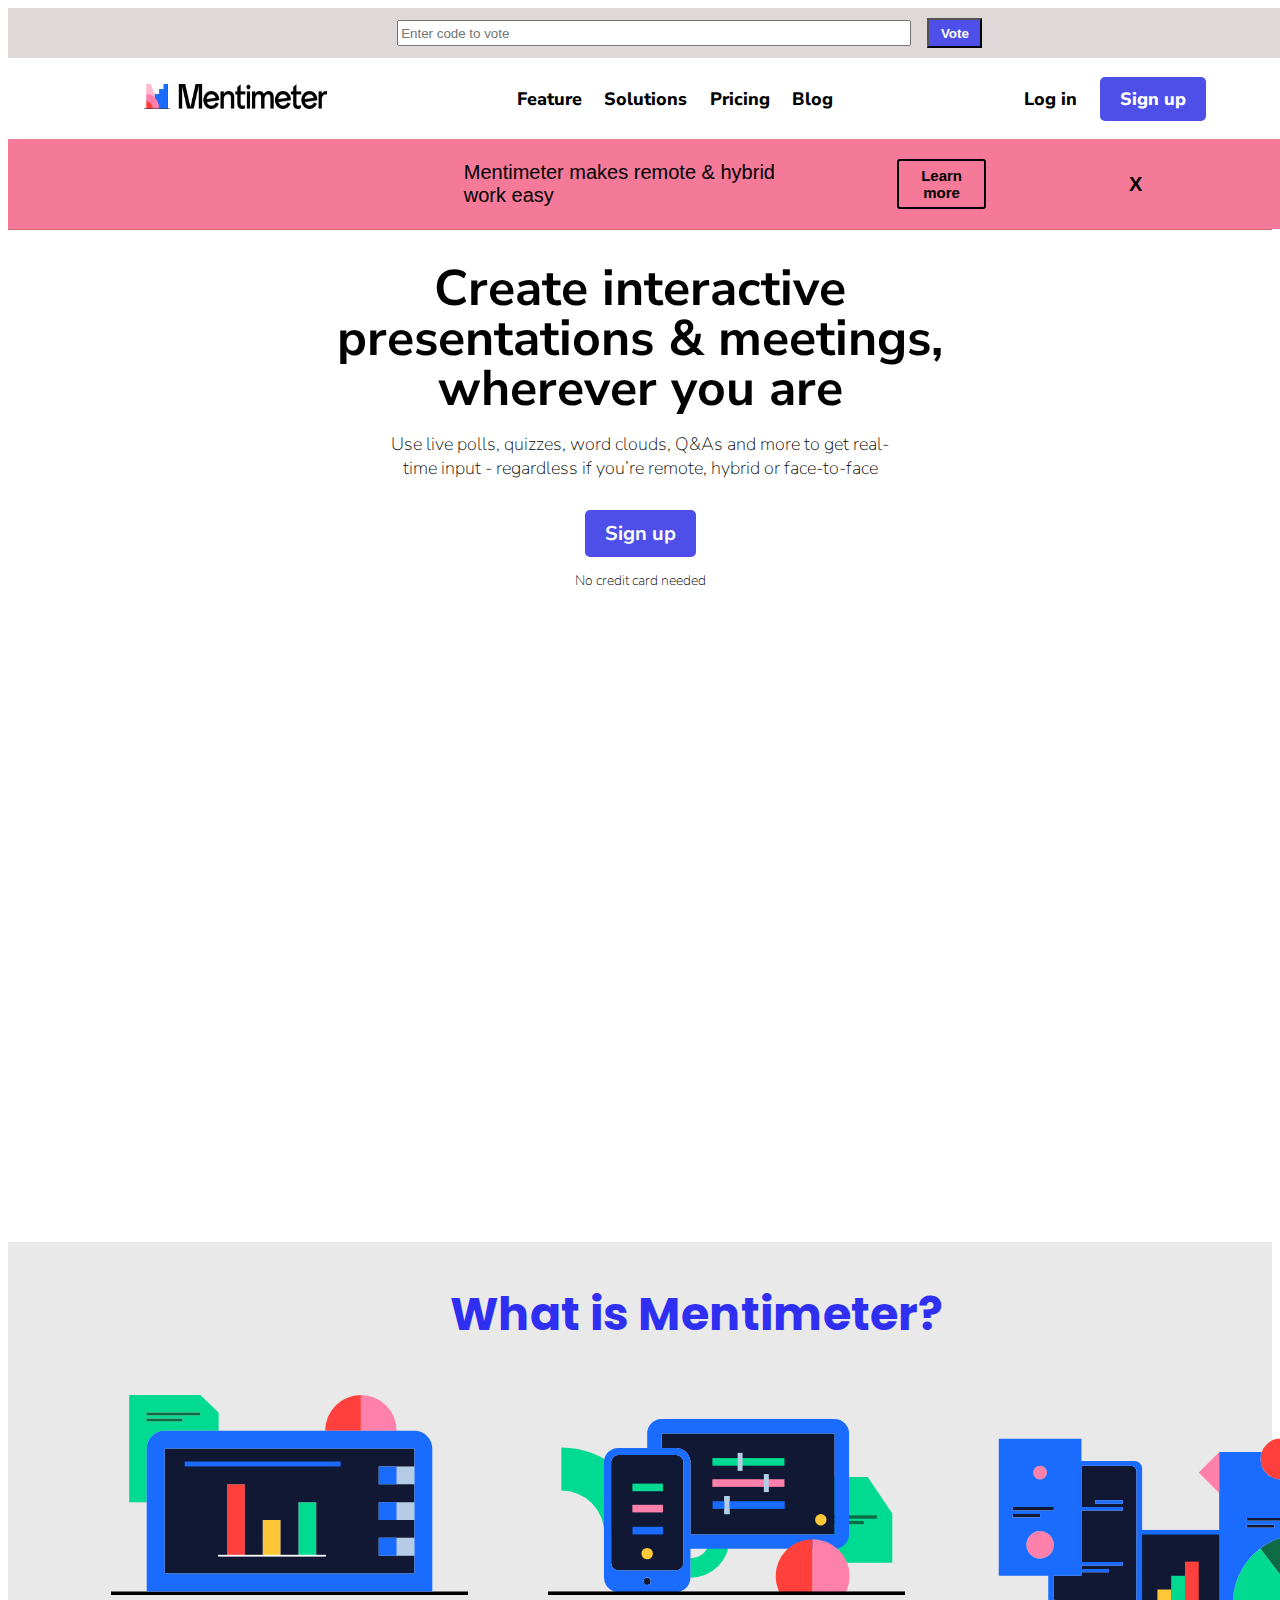
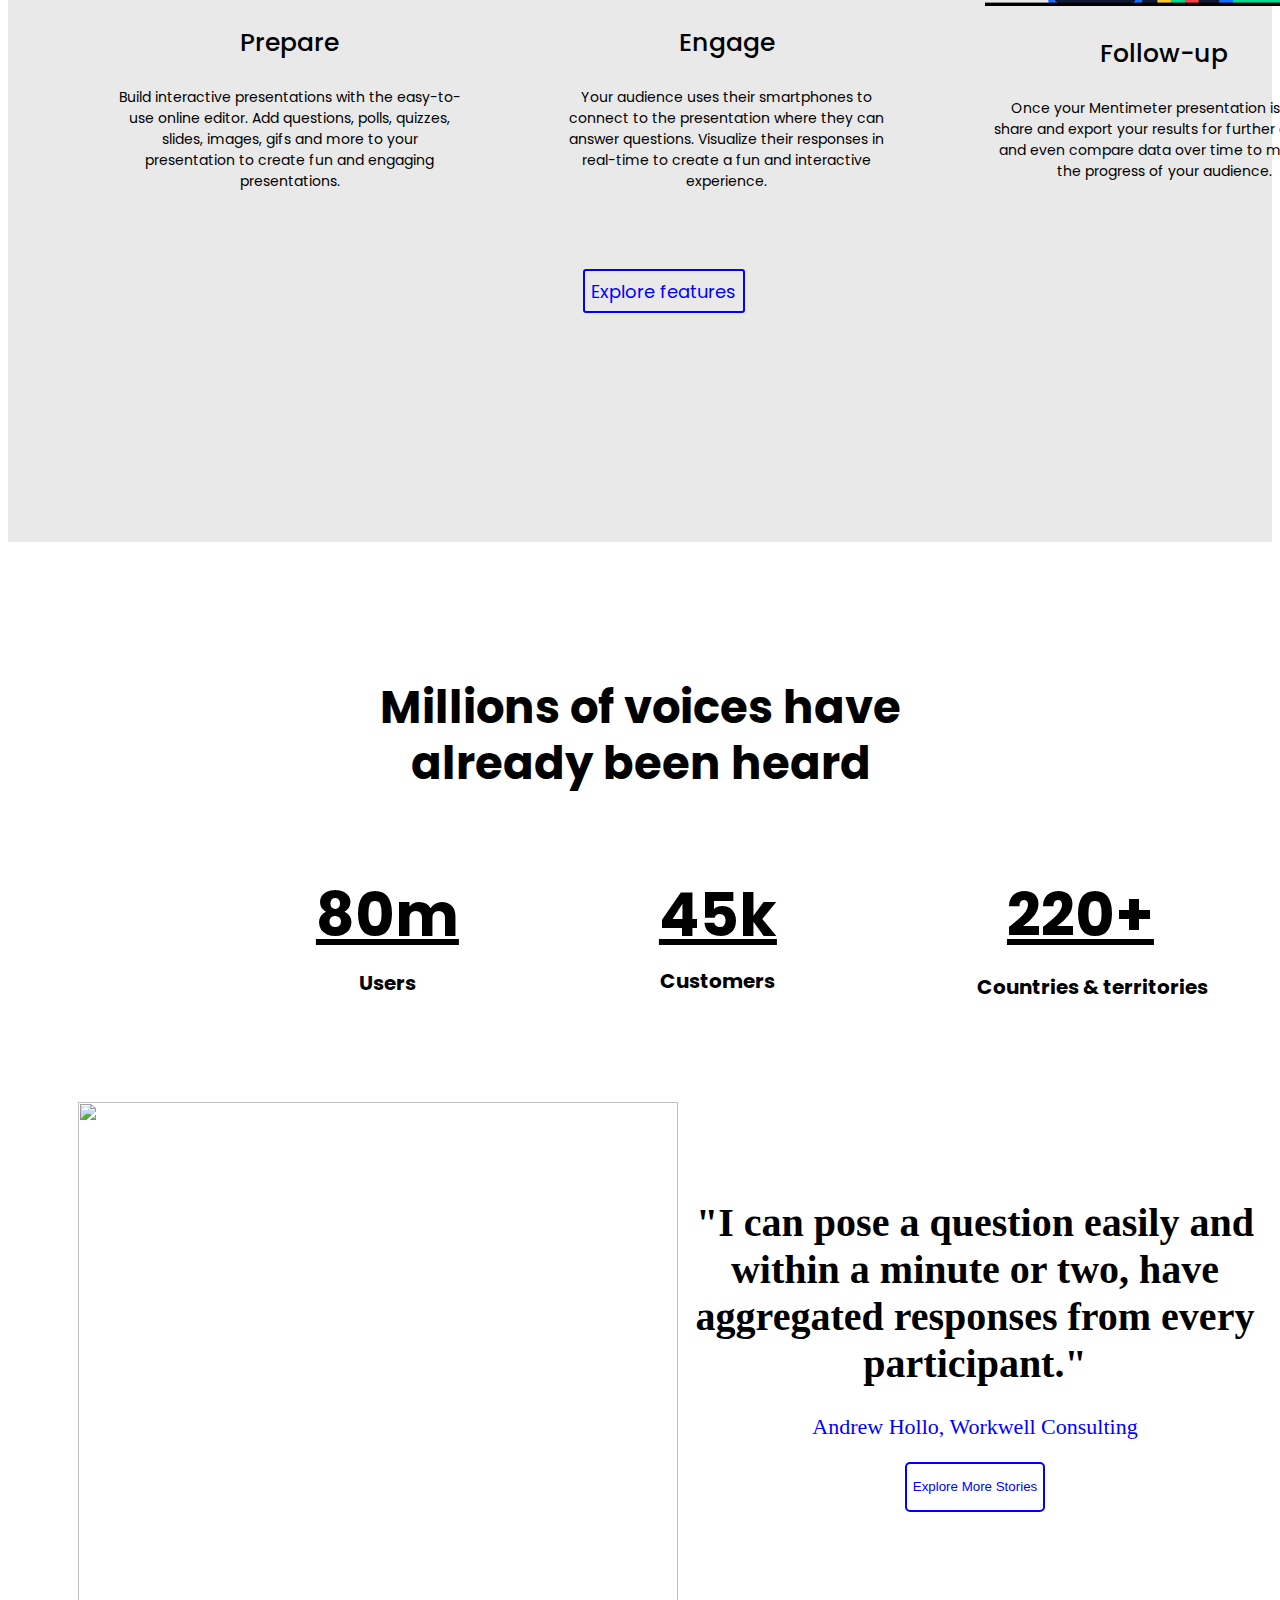
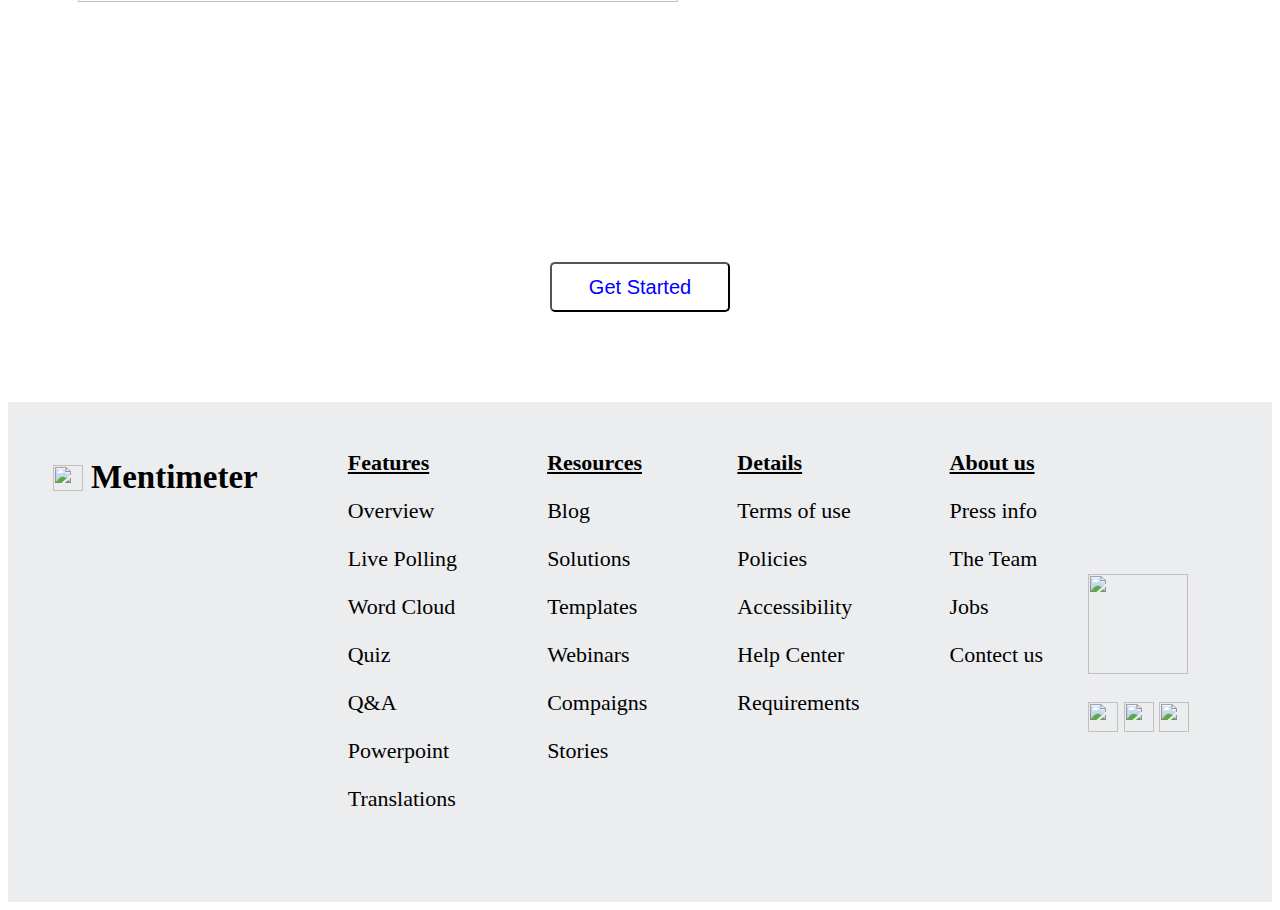
==== commit e531482a: "main page update" ====
--- a/defult.html
+++ b/defult.html
@@ -3,7 +3,7 @@
     <head>
         <meta charset="UTF-8">
         <meta name="viewport" content="width=device-width, initial-scale=1.0">
-        <title>Main Page</title>
+        <title>Maian Page</title>
 
         
         <link rel="stylesheet" href="top.css">
--- a/common_top.css
+++ b/common_top.css
@@ -1,7 +1,3 @@
-body{
-    margin: 0;
-    padding: 0;
-}
 .topSpace{
     height: 5vh;
 }
@@ -12,7 +8,7 @@
     left: 0;
     /* z-index:100 ; */
     background-color: white;
-    border-bottom: 1px solid rgb(223, 216, 216);
+    border-bottom: 1px solid rgb(207, 109, 109);
     /* testll */
   
 
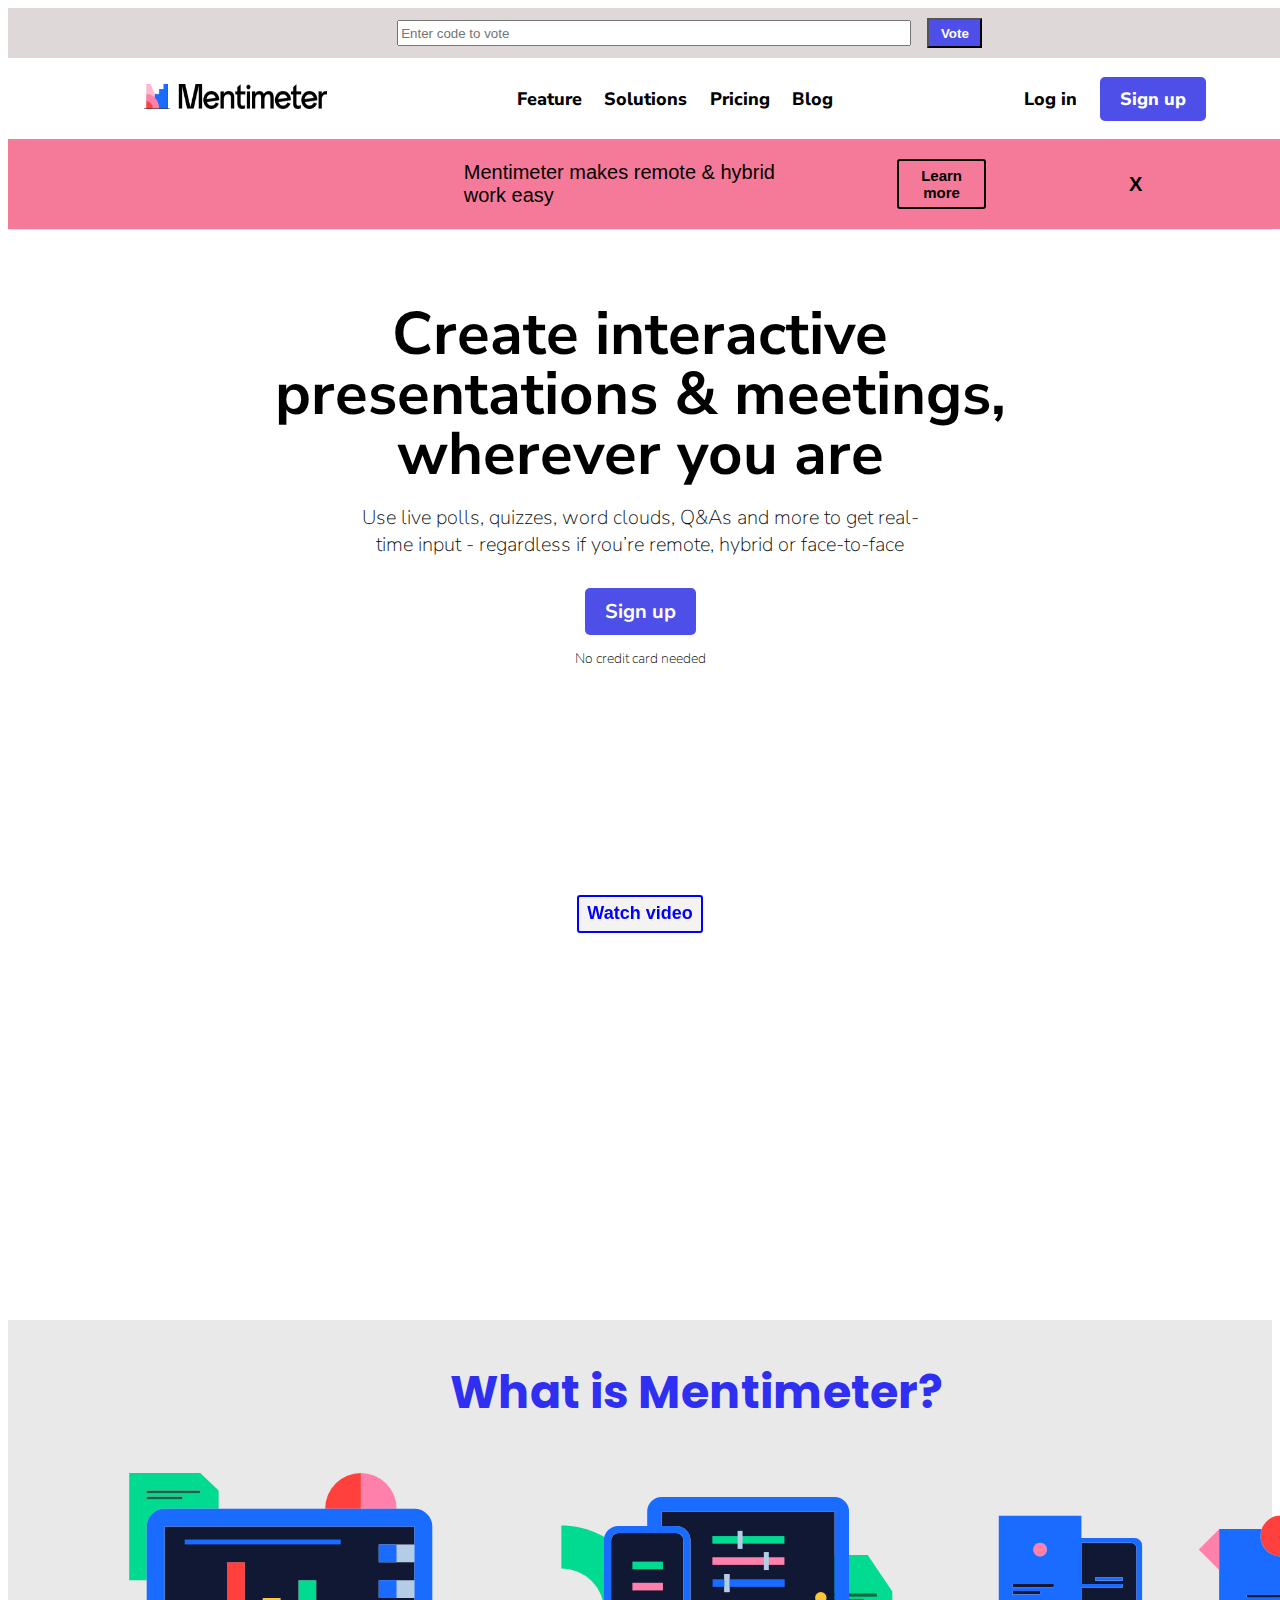
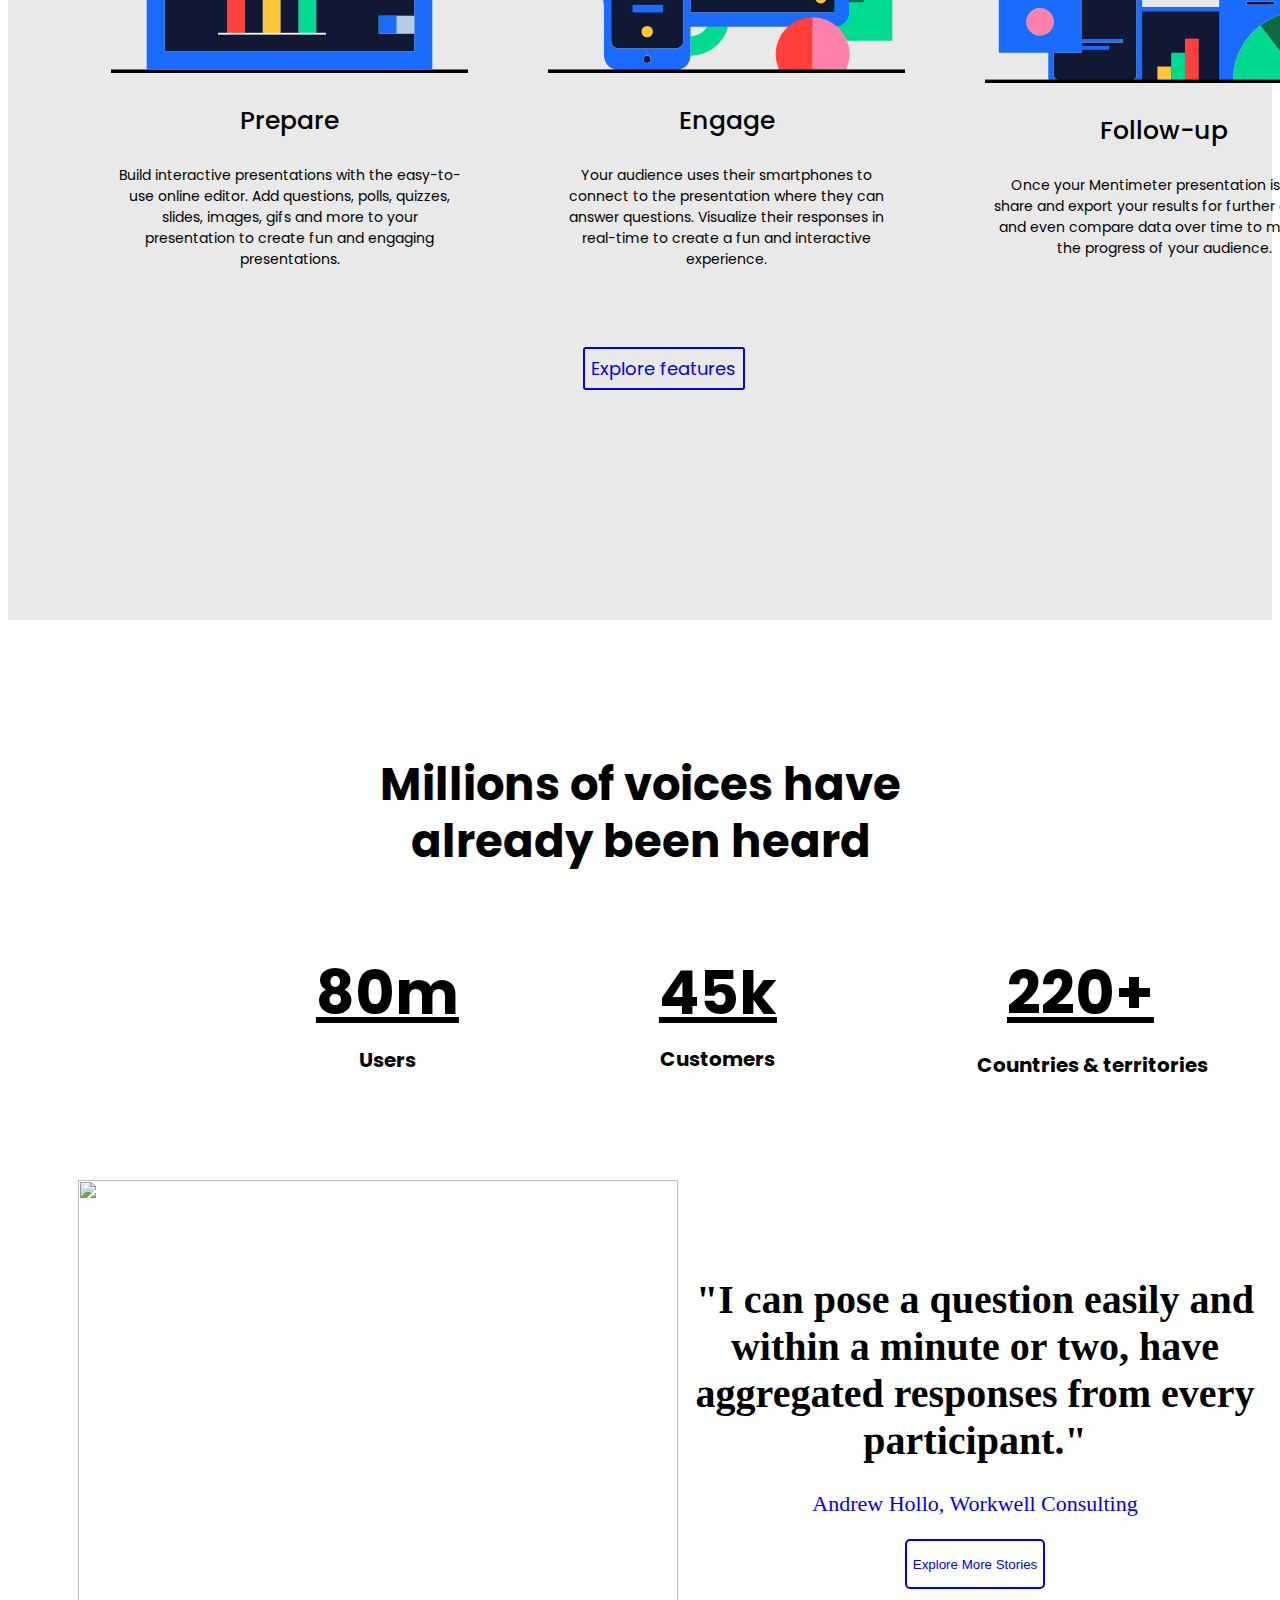
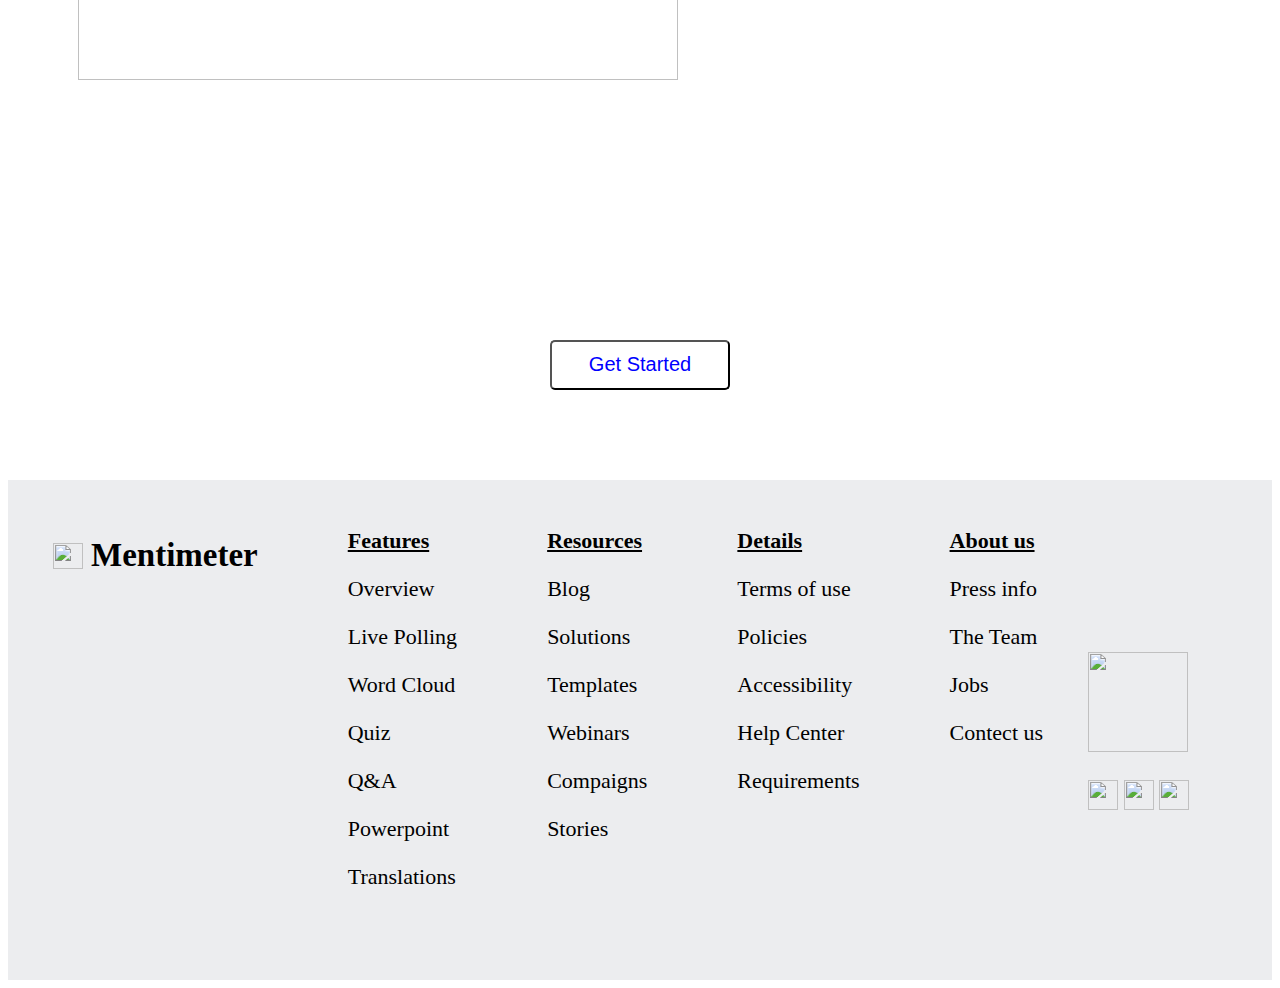
==== commit 8546219b: "changes by gayathry 26Nov" ====
--- a/defult.html
+++ b/defult.html
@@ -3,7 +3,7 @@
     <head>
         <meta charset="UTF-8">
         <meta name="viewport" content="width=device-width, initial-scale=1.0">
-        <title>Maian Page</title>
+        <title>Main Page</title>
 
         
         <link rel="stylesheet" href="top.css">
@@ -42,7 +42,17 @@
                     <a href="feature.html">Feature</a>
                 </li>
                 <li>
-                    <a href="solution.html">Solutions</a>
+                    <div class="dropdown">
+                        <a href="solution.html">Solutions</a>
+                        <div class="dropdown-content">
+                            <a href="#">Speakers</a>
+                            <a href="#">Business</a>
+                            <a href="#">Education</a>
+                            <a href="#">Private events</a>
+                            <a href="#">Enterprise</a>
+
+                        </div>
+                    </div>
                    
                 </li>
                 <li>
@@ -86,10 +96,14 @@
            
             <iframe src="https://player.vimeo.com/video/401017176" width="680" height="500" 
             frameborder="0" allow="fullscreen" allowfullscreen></iframe>
+            <!-- <div id="graybag"></div> -->
             
         </section>
 
-        <section></section>
+        <section>
+            <button id="vid">Watch video</button>
+        </section>
+
         <section>
             <p>What is Mentimeter?</p>
             <div>
--- a/top.css
+++ b/top.css
@@ -90,13 +90,14 @@
     margin-bottom: 10%;
 }
 section:first-of-type>h1{
-    font-size: 50px;
+    font-size: 60px;
     font-weight: bolder;
     line-height: 1;
     margin-bottom: 0%;
+    margin-top: 10%;
 }
 section:first-of-type>p:nth-of-type(1){
-    font-size: 18px;
+    font-size: 20px;
     font-weight: lighter;
 }
 section:first-of-type>div{
@@ -105,7 +106,7 @@
     padding: 10px 20px;
     border-radius: 5px;
     width: fit-content;
-    margin: 30px auto 0px;
+    margin: 30px auto 10px;
     text-decoration: none;
 }
 section:first-of-type>div:hover{
@@ -136,10 +137,10 @@
     /* border: 1px solid black;  */
     background-size: 1200px;
     margin: 10% 10%;
-    margin-top: 5%;
+    margin-top: 11%;
     position: absolute;
     top:80%;
-    left: 0;   
+    left: 0; 
 }
 
 
@@ -147,14 +148,38 @@
     position: relative;
     top: -20%;
     left:18%;
-
-}
+}
+/* #top2>div{
+    background-color: rgb(236, 230, 230, 0.5);
+    position: relative;
+    top: -153%;
+    left:18%;
+    width:680px;
+    height:380px;
+} */
 
 
 section:nth-of-type(3){
     /* background-color: rgb(226, 156, 156); */
     height: 50vh;
     width: 100%;
+}
+section:nth-of-type(3)>button{
+    position: relative;
+    font-size: 18px;
+    margin-left: 45%;
+    margin-top: 8%;
+    padding: 0.5%;
+    background-color: rgb(236, 230, 230, 0.5) ;
+    border: 2px solid blue;
+    border-radius: 3px;
+    color: blue;
+    font-weight: bold;
+    width: 10%;
+}
+section:nth-of-type(3)>button:hover{
+    background-color: rgb(72, 72, 235);
+    color: white;
 }
 
 section:nth-of-type(4){
--- a/common_top.css
+++ b/common_top.css
@@ -8,7 +8,7 @@
     left: 0;
     /* z-index:100 ; */
     background-color: white;
-    border-bottom: 1px solid rgb(207, 109, 109);
+    border-bottom: 1px solid rgb(233, 233, 233);
     /* testll */
   
 
@@ -46,16 +46,45 @@
     margin: 0% 1%;
 }
 
-nav>ul>li>a{
+nav>ul>li>a, .dropdown>a{
     text-decoration: none;
     font-size: 18px;
     color: black;
     font-weight: 800;
     font-family: 'Nunito Sans', sans-serif;
 }
-nav>ul>li>a:hover{
+nav>ul>li a:hover{
     color: blue;
 }
+.dropdown {
+    position: relative;
+    display: inline-block;
+}
+.dropdown-content {
+    display: none;
+    position: absolute;
+    background-color: #f1f1f1;
+    min-width: 160px;
+    box-shadow: 0px 8px 16px 0px rgba(0,0,0,0.2);
+    z-index: 1;
+}
+
+.dropdown-content a {
+    color: black;
+    padding: 12px 16px;
+    text-decoration: none;
+    display: block;
+    font-weight: bold;
+    font-family: 'Nunito Sans', sans-serif;
+    font-size: 16px;
+}
+.dropdown-content a:hover {
+    color:blue;
+}
+.dropdown:hover .dropdown-content {
+    display: block;
+}
+
 nav>ul>li:last-of-type>a{
     background-color: rgb(78, 78, 233);
     color: white;
--- a/style.css
+++ b/style.css
@@ -1,96 +1,96 @@
-#bottum-img{
-    float: left;
-    height: 400px;
-}
-#bottum-img>img{
-    height: 500px;
-    width: 600px;
-    margin-left: 70px;
-}
-#bottum-con{
-    height: 500px;
-    text-align: center;
-    padding-top: 70px;
-}
-#bottum-con>h1,#buttum-text>h2{
-    font-size: 40px;
-}
-#bottum-con>p{
-    color: blue;
-    font-size: 22px;
-}
-#bottum-con>button{
-    border: 2px solid blue;
-    color:blue;
-    background-color: white;
-    height: 50px;
-    border-radius: 5px;
-}
-#bottum-con>button:hover{
-    background-color: blue;
-    color: white;
-}
-#buttum-text{
-    text-align: center;   
-    color: white;
-    background-image: url(https://static.mentimeter.com/static/images/menti-pattern.png);
-    padding-top: 30px;
-    height: 300px;
-}
-#buttum-text>a>button{
-    height: 50px;
-    width: 180px;
-    background-color: white;
-    color: blue;
-    font-size: 20px;
-    border-radius: 5px;
-}
-#buttum-text>button:hover{
-    background-color: rgb(209, 205, 205);
-}
-#bottum-footer{
-    height: 500px;
-    width: 100%;
-    font-size: 22px;
-    background-color: rgb(236, 237, 239);
-}
-#bottum-wenti,#bottum-features,#bottum-resources,#bottum-details,#bottum-about{
-    float: left;
-    margin:30px 45px;
-}
-#bottum-features>p>a,#bottum-resources>p>a,#bottum-details>p>a,#bottum-about>p>a{
-    text-decoration: none;
-    color: black;
-}
-#bottum-features>p>a:hover,#bottum-resources>p>a:hover,#bottum-details>p>a:hover,#bottum-about>p>a:hover{
-    color: gray;
-    text-decoration: underline;
-}
-#bottum-features>h2,#bottum-resources>h2,#bottum-details>h2,#bottum-about>h2{
-    text-decoration: underline;
-    font-size: 22px;
-}
-#bottum-wenti>img{
-    float: left;
-    width: 30px;
-    height: 26px;
-    padding-top: 33px;
-    padding-right: 8px;
-}
-#bottum-wenti>h2{
-    float: left;
-}
-#bottum-icon{
-    padding-top: 150px;
-}
-#bottum-icon>a>img{
-    height: 30px;
-    width: 30px;
-}
-#bottum-icon>p>img{
-    height: 100px;
-    width: 100px;
-}
-#bottum-mid{
-    text-align: center;
-}
+#bottum-img{
+    float: left;
+    height: 400px;
+}
+#bottum-img>img{
+    height: 500px;
+    width: 600px;
+    margin-left: 70px;
+}
+#bottum-con{
+    height: 500px;
+    text-align: center;
+    padding-top: 70px;
+}
+#bottum-con>h1,#buttum-text>h2{
+    font-size: 40px;
+}
+#bottum-con>p{
+    color: blue;
+    font-size: 22px;
+}
+#bottum-con>button{
+    border: 2px solid blue;
+    color:blue;
+    background-color: white;
+    height: 50px;
+    border-radius: 5px;
+}
+#bottum-con>button:hover{
+    background-color: blue;
+    color: white;
+}
+#buttum-text{
+    text-align: center;   
+    color: white;
+    background-image: url(https://static.mentimeter.com/static/images/menti-pattern.png);
+    padding-top: 30px;
+    height: 300px;
+}
+#buttum-text>a>button{
+    height: 50px;
+    width: 180px;
+    background-color: white;
+    color: blue;
+    font-size: 20px;
+    border-radius: 5px;
+}
+#buttum-text>button:hover{
+    background-color: rgb(209, 205, 205);
+}
+#bottum-footer{
+    height: 500px;
+    width: 100%;
+    font-size: 22px;
+    background-color: rgb(236, 237, 239);
+}
+#bottum-wenti,#bottum-features,#bottum-resources,#bottum-details,#bottum-about{
+    float: left;
+    margin:30px 45px;
+}
+#bottum-features>p>a,#bottum-resources>p>a,#bottum-details>p>a,#bottum-about>p>a{
+    text-decoration: none;
+    color: black;
+}
+#bottum-features>p>a:hover,#bottum-resources>p>a:hover,#bottum-details>p>a:hover,#bottum-about>p>a:hover{
+    color: gray;
+    text-decoration: underline;
+}
+#bottum-features>h2,#bottum-resources>h2,#bottum-details>h2,#bottum-about>h2{
+    text-decoration: underline;
+    font-size: 22px;
+}
+#bottum-wenti>img{
+    float: left;
+    width: 30px;
+    height: 26px;
+    padding-top: 33px;
+    padding-right: 8px;
+}
+#bottum-wenti>h2{
+    float: left;
+}
+#bottum-icon{
+    padding-top: 150px;
+}
+#bottum-icon>a>img{
+    height: 30px;
+    width: 30px;
+}
+#bottum-icon>p>img{
+    height: 100px;
+    width: 100px;
+}
+#bottum-mid{
+    text-align: center;
+}
